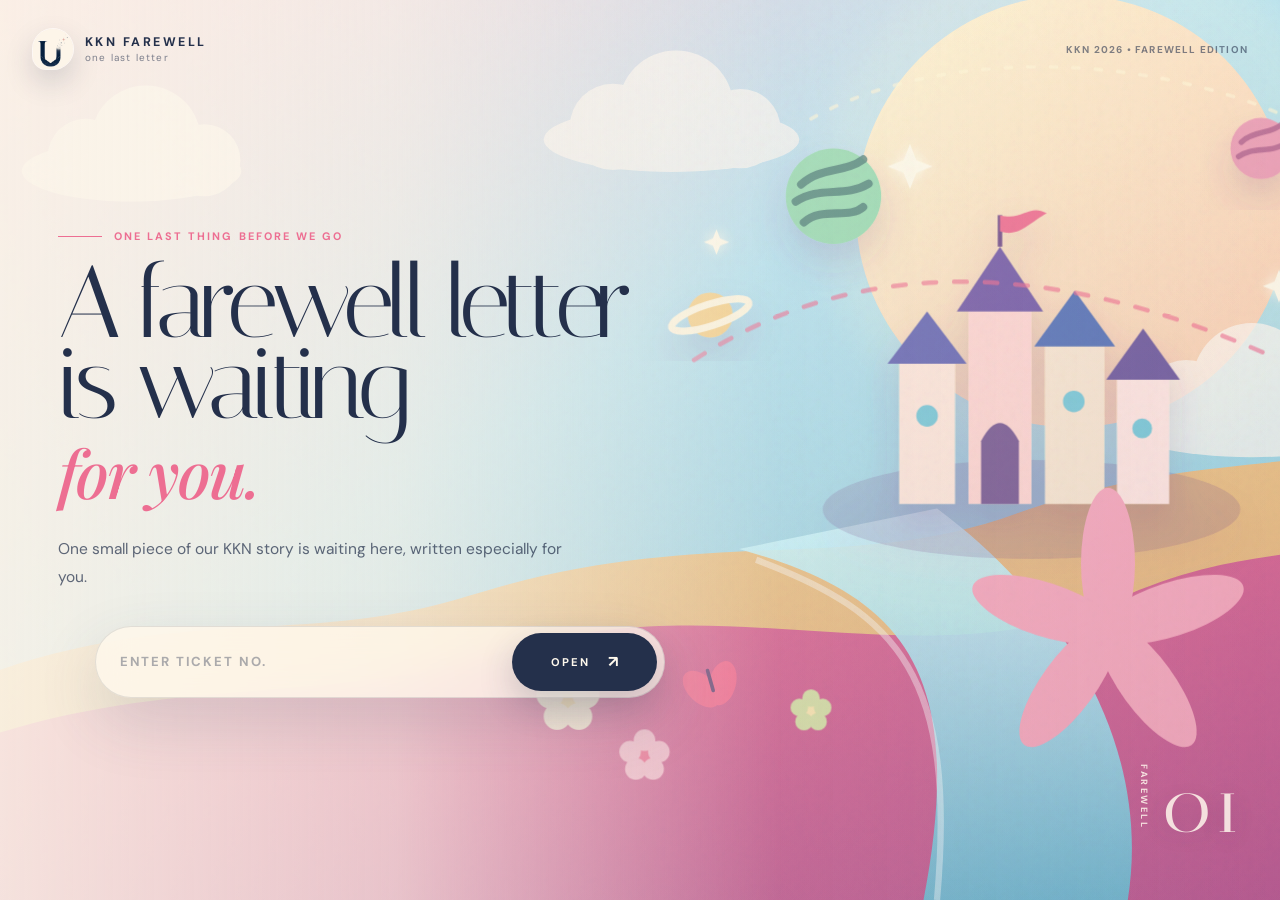
==== message.html @ 831d262a "Add files via upload" ====
<!DOCTYPE html>
<html lang="id">
<head>
  <meta charset="UTF-8" />
  <meta name="viewport" content="width=device-width, initial-scale=1.0" />
  <meta http-equiv="Cache-Control" content="no-cache, no-store, must-revalidate" />
  <meta http-equiv="Pragma" content="no-cache" />
  <meta http-equiv="Expires" content="0" />
  <meta name="description" content="A personal message, written for you." />
  <link rel="icon" type="image/png" sizes="32x32" href="assets/branding/favicon-32.png" />
  <link rel="icon" type="image/png" sizes="192x192" href="assets/branding/favicon-192.png" />
  <link rel="apple-touch-icon" href="assets/branding/favicon-192.png" />
  <title>Your KKN Farewell Letter</title>
  <link rel="preconnect" href="https://fonts.googleapis.com" />
  <link rel="preconnect" href="https://fonts.gstatic.com" crossorigin />
  <link href="https://fonts.googleapis.com/css2?family=DM+Sans:wght@400;500;600;700&family=Italiana&family=Playfair+Display:ital,wght@0,600;1,500&display=swap" rel="stylesheet" />
  <link rel="stylesheet" href="css/style.css?v=20260629-scrollfix3" />
  <link rel="stylesheet" href="css/themes.css?v=20260629-scrollfix3" />
  <link rel="stylesheet" href="css/message-v2.css?v=20260629-scrollfix3" />
  <link rel="stylesheet" href="css/recipient-designs.css?v=20260818-30unique" />
</head>
<body class="message-page" data-theme="eulalie">
  <div class="theme-background" aria-hidden="true">
    <span class="glow glow-one"></span>
    <span class="glow glow-two"></span>
    <div class="theme-motif">
      <span class="motif motif-one"></span>
      <span class="motif motif-two"></span>
      <span class="motif motif-three"></span>
      <span class="motif motif-four"></span>
      <span class="motif motif-five"></span>
    </div>
    <div id="particles" class="particles"></div>
  </div>

  <header class="message-header">
    <div class="brand message-brand-static" aria-label="KKN FAREWELL — one last letter">
      <img class="message-brand-logo" src="assets/branding/unsent-mark.png" alt="" aria-hidden="true" />
      <span class="message-brand-copy"><strong>KKN FAREWELL</strong><small>one last letter</small></span>
    </div>
    <div class="header-actions">
      <button id="musicToggle" class="music-toggle" type="button" aria-pressed="false" aria-label="Pause background music" title="Background music">
        <span class="music-toggle-icon" aria-hidden="true">♪</span>
      </button>
    </div>
  </header>

  <main class="message-shell">
    <section id="introScene" class="intro-scene" aria-labelledby="messageTitle">
      <div class="edition-card">
        <div class="edition-art" aria-hidden="true">
          <span class="art-sun"></span>
          <span class="art-moon"></span>
          <span class="art-portal"></span>
          <span class="art-wing art-wing-left"></span>
          <span class="art-wing art-wing-right"></span>
          <span class="art-ribbon art-ribbon-one"></span>
          <span class="art-ribbon art-ribbon-two"></span>
          <span class="art-shield"></span>
          <span class="art-helmet"></span>
          <span class="art-spear art-spear-one"></span>
          <span class="art-spear art-spear-two"></span>
          <span class="art-figure"></span>
          <span class="art-flower art-flower-one"></span>
          <span class="art-flower art-flower-two"></span>
          <span class="art-flower art-flower-three"></span>
          <span class="art-leaf art-leaf-one"></span>
          <span class="art-leaf art-leaf-two"></span>
          <span class="art-cloud art-cloud-one"></span>
          <span class="art-cloud art-cloud-two"></span>
          <span class="art-castle"><i></i><i></i><i></i></span>
          <span class="art-whale"></span>
          <span class="art-orbit"></span>
          <span class="art-hand"></span>
          <span class="art-wave art-wave-one"></span>
          <span class="art-wave art-wave-two"></span>
          <span class="art-spark art-spark-one">✦</span>
          <span class="art-spark art-spark-two">✦</span>
          <span class="art-caption">A KKN FAREWELL EDITION</span>
        </div>

        <div class="edition-copy">
          <div class="edition-topline">
            <span id="introThemeLabel">KKN Farewell</span>
            <span>NO. 02</span>
          </div>

          <p id="messageKicker" class="message-kicker">A farewell letter for</p>
          <h1 id="messageTitle">Someone Special</h1>
          <p id="messageSubtitle" class="message-subtitle">A little piece of our KKN story, just for you.</p>

          <div class="envelope-wrap">
            <button id="openLetterButton" class="envelope" type="button" aria-label="Buka surat">
              <span class="envelope-back"></span>
              <span class="letter-preview">
                <span class="letter-lines"></span>
                <span class="letter-seal">✦</span>
              </span>
              <span class="envelope-front"></span>
              <span class="envelope-flap"></span>
            </button>
          </div>

          <button id="openTextButton" class="primary-button" type="button">Open your letter <span>↗</span></button>
          <p class="edition-note">This farewell letter opens only for its intended recipient.</p>
        </div>

        <div class="edition-spine" aria-hidden="true">
          <span>MEMORIES WE MADE</span>
          <strong>02</strong>
        </div>
      </div>
    </section>

    <div id="themeTransition" class="theme-transition" aria-hidden="true">
      <span class="transition-shape transition-shape-one"></span>
      <span class="transition-shape transition-shape-two"></span>
      <span class="transition-shape transition-shape-three"></span>
      <span class="transition-shape transition-shape-four"></span>
      <span class="transition-caption" id="transitionCaption">Opening your farewell letter</span>
    </div>

    <article id="letterScene" class="letter-scene" aria-hidden="true">
      <div class="letter-stage">
        <div class="letter-side-title" aria-hidden="true">
          <span>FAREWELL LETTER</span>
          <strong id="letterThemeLabel">KKN Farewell</strong>
        </div>

        <div class="letter-card">
          <div class="letter-poster-band" aria-hidden="true">
            <span class="band-orb band-orb-one"></span>
            <span class="band-orb band-orb-two"></span>
            <span class="band-line band-line-one"></span>
            <span class="band-line band-line-two"></span>
            <span class="band-mark">✦</span>
          </div>

          <div class="letter-topline">
            <span id="letterDate">27 June 2026</span>
            <span class="letter-symbol">✦</span>
          </div>

          <p id="letterGreeting" class="letter-greeting">Dear friend,</p>
          <div id="letterBody" class="letter-body"></div>

          <section id="pauseScene" class="pause-scene" aria-hidden="true">
            <div class="pause-art" aria-hidden="true">
              <span class="pause-orb pause-orb-one"></span>
              <span class="pause-orb pause-orb-two"></span>
              <span class="pause-line pause-line-one"></span>
              <span class="pause-line pause-line-two"></span>
              <span class="pause-flourish pause-flourish-one"></span>
              <span class="pause-flourish pause-flourish-two"></span>
            </div>
            <p id="pauseQuote" class="pause-quote">Some memories deserve a gentler place to land.</p>
            <span id="pauseCaption" class="pause-caption">a quiet pause</span>
          </section>

          <div class="letter-closing">
            <p id="closingText">Thank you for being part of my story.</p>
            <div class="signature-block">
              <span>With sincerity,</span>
              <strong id="signatureName">— Someone who is learning</strong>
            </div>
          </div>
        </div>
      </div>

      <div class="after-message completion-panel">
        <span class="final-mark">✦</span>
        <p class="completion-kicker">Before we say goodbye</p>
        <h2>Have you finished reading your letter?</h2>
        <p class="completion-copy">Take all the time you need. Once you confirm, this farewell letter will quietly disappear and cannot be opened again in this browser.</p>
        <button id="finishReadingButton" class="secondary-button finish-reading-button" type="button">I’ve finished my letter</button>
      </div>
    </article>
  </main>

  <div id="finishDialog" class="finish-dialog" aria-hidden="true">
    <div class="finish-dialog-backdrop" data-dialog-close></div>
    <section class="finish-dialog-card" role="dialog" aria-modal="true" aria-labelledby="finishDialogTitle" aria-describedby="finishDialogText">
      <span class="finish-dialog-mark" aria-hidden="true">✦</span>
      <p class="finish-dialog-kicker">One last confirmation</p>
      <h2 id="finishDialogTitle">Ready to close this farewell letter?</h2>
      <p id="finishDialogText">After you continue, this letter will fade away and the Ticket No. will no longer open it on this browser.</p>
      <div class="finish-dialog-actions">
        <button id="keepReadingButton" class="dialog-button dialog-button-secondary" type="button">Not yet</button>
        <button id="confirmFinishButton" class="dialog-button dialog-button-primary" type="button">Yes, close the letter</button>
      </div>
    </section>
  </div>

  <div id="eraseDust" class="erase-dust" aria-hidden="true"></div>

  <div id="goodbyeScreen" class="goodbye-screen" aria-hidden="true">
    <span class="goodbye-mark">✦</span>
    <p>This farewell letter has closed.</p>
    <small>Thank you for being part of our KKN story.</small>
  </div>


  <div id="privacyShield" class="privacy-shield" aria-hidden="true">
    <div class="privacy-shield-card">
      <span aria-hidden="true">✦</span>
      <p>Farewell letter hidden</p>
      <small>Return to this window to continue your letter.</small>
    </div>
  </div>

  <div id="privacyNotice" class="privacy-notice" role="status" aria-live="polite">
    This farewell letter is personal and cannot be copied.
  </div>

  <audio id="backgroundMusic" preload="metadata" loop>
    <source src="assets/audio/titik-nadir-karaoke-piano.mp3" type="audio/mpeg" />
  </audio>

  <footer class="message-footer">
    <span id="themeLabel">KKN Farewell</span>
    <span>Made for the memories we shared.</span>
  </footer>

  <script src="js/messages.js?v=20260629-scrollfix3"></script>
  <script src="js/message.js?v=20260629-scrollfix3"></script>
</body>
</html>
---- css/style.css ----
:root {
  --ink: #25233a;
  --muted: #706d83;
  --paper: rgba(255, 255, 255, 0.76);
  --line: rgba(37, 35, 58, 0.13);
  --shadow: 0 30px 90px rgba(67, 54, 106, 0.18);
}

* {
  box-sizing: border-box;
}

html {
  scroll-behavior: smooth;
}

body {
  margin: 0;
  min-height: 100vh;
  font-family: "DM Sans", sans-serif;
  color: var(--ink);
  background: #f6f2fb;
  overflow-x: hidden;
}

button,
input {
  font: inherit;
}

button,
a {
  -webkit-tap-highlight-color: transparent;
}

button {
  cursor: pointer;
}

/* =========================================================
   LANDING PAGE — THE PRIVATE INVITATION
   ========================================================= */
.landing-page {
  position: relative;
  min-height: 100vh;
  display: flex;
  flex-direction: column;
  color: #f7f0e8;
  background: #0d1326;
  isolation: isolate;
}

.night-sky {
  position: fixed;
  z-index: -2;
  inset: 0;
  overflow: hidden;
  pointer-events: none;
  background:
    radial-gradient(circle at 70% 14%, rgba(120, 114, 165, 0.16), transparent 30%),
    radial-gradient(circle at 13% 84%, rgba(112, 64, 93, 0.18), transparent 31%),
    linear-gradient(145deg, #10182e 0%, #0d1326 48%, #111326 100%);
}

.aurora,
.moon-glow,
.stars,
.landing-grain {
  position: absolute;
}

.aurora {
  border-radius: 50%;
  filter: blur(75px);
  opacity: 0.34;
  animation: landing-drift 16s ease-in-out infinite;
}

.aurora-one {
  width: 540px;
  height: 410px;
  top: -180px;
  right: -100px;
  background: #7775a8;
}

.aurora-two {
  width: 430px;
  height: 430px;
  left: -180px;
  bottom: -220px;
  background: #713e5f;
  animation-delay: -7s;
}

.moon-glow {
  width: 320px;
  height: 320px;
  top: 9%;
  right: 13%;
  border-radius: 50%;
  background: rgba(247, 232, 206, 0.09);
  filter: blur(18px);
  box-shadow: 0 0 100px rgba(246, 224, 189, 0.08);
}

.stars {
  inset: 0;
  opacity: 0.36;
  background-image:
    radial-gradient(circle, rgba(255,255,255,.9) 0 1px, transparent 1.2px),
    radial-gradient(circle, rgba(255,239,218,.72) 0 1px, transparent 1.3px);
  background-position: 0 0, 35px 24px;
}

.stars-small {
  background-size: 86px 86px, 112px 112px;
  mask-image: linear-gradient(to bottom, black, transparent 84%);
}

.stars-large {
  opacity: 0.17;
  background-size: 220px 220px, 310px 310px;
  transform: translateY(-40px);
}

.landing-grain {
  inset: 0;
  opacity: 0.14;
  mix-blend-mode: soft-light;
  background-image: url("data:image/svg+xml,%3Csvg viewBox='0 0 180 180' xmlns='http://www.w3.org/2000/svg'%3E%3Cfilter id='n'%3E%3CfeTurbulence type='fractalNoise' baseFrequency='.86' numOctaves='3' stitchTiles='stitch'/%3E%3C/filter%3E%3Crect width='100%25' height='100%25' filter='url(%23n)' opacity='.55'/%3E%3C/svg%3E");
}

.landing-header,
.landing-footer,
.landing-shell {
  width: min(1240px, calc(100% - 48px));
  margin-inline: auto;
}

.landing-header {
  position: relative;
  z-index: 4;
  display: flex;
  align-items: center;
  justify-content: space-between;
  gap: 20px;
  padding: 30px 0 14px;
  border-bottom: 1px solid rgba(255,255,255,0.1);
}

.landing-brand {
  display: inline-flex;
  align-items: center;
  gap: 10px;
  color: #f6ede4;
  font-family: "Italiana", "Playfair Display", serif;
  font-size: 1.2rem;
  letter-spacing: 0.06em;
  text-decoration: none;
}

.brand-star {
  color: #d0aa7c;
  font-size: 0.85rem;
}

.landing-header p,
.landing-footer p {
  margin: 0;
  color: rgba(238, 230, 222, 0.46);
  font-size: 0.68rem;
  letter-spacing: 0.16em;
  text-transform: uppercase;
}

.landing-shell {
  position: relative;
  z-index: 2;
  flex: 1;
  display: grid;
  grid-template-columns: minmax(0, 1.02fr) minmax(430px, 0.78fr);
  align-items: center;
  gap: clamp(55px, 8vw, 120px);
  padding: 58px 0 62px;
}

.landing-copy {
  max-width: 650px;
}

.landing-kicker {
  display: flex;
  align-items: center;
  gap: 12px;
  margin: 0 0 25px;
  color: #c8a77f;
  font-size: 0.69rem;
  font-weight: 600;
  letter-spacing: 0.19em;
  text-transform: uppercase;
}

.landing-kicker span {
  width: 42px;
  height: 1px;
  background: #c8a77f;
}

.landing-copy h1 {
  margin: 0;
  color: #f7f0e8;
  font-family: "Italiana", "Playfair Display", serif;
  font-size: clamp(4rem, 7.2vw, 7.25rem);
  font-weight: 400;
  letter-spacing: -0.05em;
  line-height: 0.91;
}

.landing-copy h1 em {
  display: block;
  margin-top: 0.11em;
  color: #d4af83;
  font-family: "Playfair Display", serif;
  font-size: 0.58em;
  font-weight: 500;
  letter-spacing: -0.025em;
}

.landing-intro {
  max-width: 590px;
  margin: 32px 0 0;
  color: rgba(239, 232, 225, 0.65);
  font-size: 0.98rem;
  line-height: 1.9;
}

.landing-details {
  display: flex;
  align-items: center;
  gap: 24px;
  margin-top: 46px;
}

.landing-details > div {
  display: grid;
  grid-template-columns: auto 1fr;
  align-items: center;
  gap: 12px;
  max-width: 200px;
}

.landing-details strong {
  color: #d0aa7c;
  font-family: "Italiana", serif;
  font-size: 1.45rem;
  font-weight: 400;
}

.landing-details span {
  color: rgba(239, 232, 225, 0.53);
  font-size: 0.72rem;
  line-height: 1.45;
}

.landing-details > i {
  width: 35px;
  height: 1px;
  background: rgba(255,255,255,0.14);
}

.invitation-stage {
  position: relative;
  width: min(100%, 505px);
  justify-self: end;
  padding: 24px 18px 18px;
  perspective: 1300px;
}

.letter-stack {
  position: absolute;
  inset: 40px 30px 6px;
  transform-style: preserve-3d;
}

.paper {
  position: absolute;
  inset: 0;
  border: 1px solid rgba(67, 51, 51, 0.11);
  border-radius: 4px;
  background: #e9dfd0;
  box-shadow: 0 30px 80px rgba(0,0,0,0.28);
}

.paper-back {
  transform: rotate(6deg) translate(8px, 8px);
  opacity: 0.5;
}

.paper-middle {
  transform: rotate(-3deg) translate(-7px, 7px);
  opacity: 0.72;
}

.invitation-card {
  position: relative;
  z-index: 2;
  min-height: 565px;
  padding: clamp(34px, 5vw, 53px);
  color: #28211f;
  background:
    linear-gradient(rgba(245, 237, 224, 0.95), rgba(245, 237, 224, 0.95)),
    repeating-linear-gradient(0deg, transparent 0 30px, rgba(75,52,42,.04) 31px);
  border: 1px solid rgba(255,255,255,0.65);
  border-radius: 4px;
  box-shadow: 0 38px 100px rgba(0,0,0,0.37);
  transform: rotateY(-2deg) rotateZ(0.25deg);
  transition: transform 0.5s cubic-bezier(.2,.8,.2,1), box-shadow 0.5s ease;
}

.invitation-stage:hover .invitation-card,
.invitation-stage:focus-within .invitation-card {
  transform: rotateY(0deg) rotateZ(0deg) translateY(-4px);
  box-shadow: 0 46px 115px rgba(0,0,0,0.42);
}

.card-corners::before,
.card-corners::after,
.invitation-card::before,
.invitation-card::after {
  position: absolute;
  width: 22px;
  height: 22px;
  content: "";
  border-color: rgba(92, 69, 56, 0.34);
}

.card-corners::before { top: 15px; left: 15px; border-top: 1px solid; border-left: 1px solid; }
.card-corners::after { top: 15px; right: 15px; border-top: 1px solid; border-right: 1px solid; }
.invitation-card::before { bottom: 15px; left: 15px; border-bottom: 1px solid; border-left: 1px solid; }
.invitation-card::after { bottom: 15px; right: 15px; border-bottom: 1px solid; border-right: 1px solid; }

.invitation-heading {
  display: flex;
  align-items: center;
  justify-content: space-between;
  color: rgba(53, 42, 38, 0.45);
  font-size: 0.65rem;
  letter-spacing: 0.16em;
  text-transform: uppercase;
}

.invitation-symbol {
  color: #966346;
  font-size: 0.9rem;
}

.wax-seal {
  position: relative;
  width: 74px;
  height: 74px;
  display: grid;
  place-items: center;
  margin: 32px auto 27px;
  color: #f0d8c2;
  background:
    radial-gradient(circle at 35% 28%, rgba(255,255,255,.25), transparent 18%),
    radial-gradient(circle, #a2574a 0 58%, #844338 60% 72%, #9b5144 74%);
  border-radius: 48% 52% 46% 54% / 54% 44% 56% 46%;
  filter: drop-shadow(0 8px 10px rgba(83,38,32,.28));
  transform: rotate(-7deg);
  transition: transform 0.35s ease;
}

.invitation-stage:hover .wax-seal {
  transform: rotate(0) scale(1.04);
}

.wax-seal::after {
  position: absolute;
  inset: 11px;
  border: 1px solid rgba(249, 220, 196, 0.42);
  border-radius: 50%;
  content: "";
}

.wax-seal span {
  position: relative;
  z-index: 1;
  font-family: "Italiana", serif;
  font-size: 1.85rem;
}

.card-kicker {
  margin: 0 0 11px;
  color: #9a6a4d;
  font-size: 0.62rem;
  font-weight: 600;
  letter-spacing: 0.17em;
  text-align: center;
  text-transform: uppercase;
}

.invitation-card h2 {
  margin: 0;
  font-family: "Italiana", "Playfair Display", serif;
  font-size: clamp(2.55rem, 4vw, 3.35rem);
  font-weight: 400;
  letter-spacing: -0.04em;
  line-height: 0.95;
  text-align: center;
}

.card-description {
  max-width: 310px;
  margin: 20px auto 28px;
  color: #786b65;
  font-size: 0.82rem;
  line-height: 1.65;
  text-align: center;
}

.invite-form {
  width: 100%;
  margin: 0 auto;
}

.invite-form label {
  display: block;
  margin: 0 0 8px 2px;
  color: #6f5d55;
  font-size: 0.67rem;
  font-weight: 600;
  letter-spacing: 0.13em;
  text-transform: uppercase;
}

.input-wrap {
  display: grid;
  grid-template-columns: auto minmax(0, 1fr) auto;
  align-items: center;
  gap: 10px;
  min-height: 59px;
  padding: 6px 7px 6px 15px;
  border: 1px solid rgba(79, 58, 48, 0.2);
  background: rgba(255,255,255,0.39);
  box-shadow: inset 0 1px rgba(255,255,255,0.55);
  transition: border-color .25s ease, box-shadow .25s ease, transform .25s ease;
}

.input-wrap:focus-within {
  border-color: rgba(146, 82, 64, 0.58);
  box-shadow: 0 10px 28px rgba(75, 51, 43, 0.11), inset 0 1px rgba(255,255,255,.75);
  transform: translateY(-1px);
}

.input-wrap.error {
  border-color: rgba(165, 55, 62, 0.62);
  animation: shake 0.38s ease;
}

.input-icon {
  color: rgba(91, 68, 58, 0.45);
  font-family: "Italiana", serif;
  font-size: 1.2rem;
}

.input-wrap input {
  min-width: 0;
  width: 100%;
  padding: 12px 0;
  border: 0;
  outline: 0;
  color: #342925;
  background: transparent;
  font-size: 0.92rem;
  font-weight: 600;
  letter-spacing: 0.12em;
  text-transform: uppercase;
}

.input-wrap input::placeholder {
  color: rgba(87, 68, 61, 0.31);
}

.input-wrap button {
  min-width: 112px;
  display: inline-flex;
  align-items: center;
  justify-content: center;
  gap: 10px;
  padding: 14px 16px;
  border: 0;
  color: #f8eee4;
  background: #2e292b;
  box-shadow: 0 9px 20px rgba(41, 34, 35, 0.2);
  transition: transform .2s ease, background .2s ease, opacity .2s ease;
}

.input-wrap button:hover {
  background: #4b3936;
  transform: translateY(-2px);
}

.input-wrap button:disabled {
  cursor: progress;
  opacity: .67;
}

.input-wrap button.checking .button-arrow {
  animation: spinner .7s linear infinite;
}

.button-arrow {
  font-size: 1rem;
}

.form-feedback {
  min-height: 28px;
  display: flex;
  align-items: flex-start;
  justify-content: space-between;
  gap: 12px;
  padding: 8px 2px 0;
}

.form-message {
  margin: 0;
  color: #a13f48;
  font-size: 0.72rem;
  line-height: 1.35;
}

.form-message.success {
  color: #4d755b;
}

.form-feedback > span {
  flex: none;
  color: rgba(80, 63, 56, 0.43);
  font-size: 0.64rem;
}

.card-footer {
  display: flex;
  align-items: center;
  justify-content: center;
  gap: 10px;
  margin-top: 19px;
  color: rgba(65, 50, 44, 0.38);
  font-family: "Playfair Display", serif;
  font-size: 0.62rem;
  font-style: italic;
}

.card-footer i {
  width: 3px;
  height: 3px;
  background: #a27b64;
  border-radius: 50%;
}

.floating-note {
  position: absolute;
  z-index: 4;
  padding: 9px 13px;
  color: rgba(243, 231, 219, 0.6);
  background: rgba(12, 17, 33, 0.62);
  border: 1px solid rgba(255,255,255,0.09);
  border-radius: 999px;
  backdrop-filter: blur(12px);
  font-family: "Playfair Display", serif;
  font-size: 0.66rem;
  font-style: italic;
  white-space: nowrap;
  box-shadow: 0 12px 35px rgba(0,0,0,.18);
  animation: note-float 5s ease-in-out infinite;
}

.note-one {
  top: 9px;
  right: -47px;
}

.note-two {
  left: -59px;
  bottom: 49px;
  animation-delay: -2.3s;
}

.landing-footer {
  position: relative;
  z-index: 3;
  display: flex;
  justify-content: space-between;
  gap: 24px;
  padding: 14px 0 27px;
}

.landing-footer span {
  display: inline-block;
  margin-left: 6px;
  animation: scroll-nudge 1.8s ease-in-out infinite;
}

.reveal-item {
  opacity: 0;
  transform: translateY(18px);
  animation: reveal .85s cubic-bezier(.2,.75,.2,1) forwards;
}

.landing-header.reveal-item { animation-delay: .05s; }
.landing-copy .reveal-item:nth-child(1) { animation-delay: .12s; }
.landing-copy .reveal-item:nth-child(2) { animation-delay: .22s; }
.landing-copy .reveal-item:nth-child(3) { animation-delay: .34s; }
.landing-copy .reveal-item:nth-child(4) { animation-delay: .46s; }
.invitation-stage.reveal-item { animation-delay: .3s; }
.landing-footer.reveal-item { animation-delay: .58s; }

.success-overlay {
  position: fixed;
  z-index: 30;
  inset: 0;
  display: grid;
  place-items: center;
  padding: 24px;
  background: rgba(6, 10, 22, 0.72);
  backdrop-filter: blur(20px);
  opacity: 0;
  visibility: hidden;
  transition: opacity .4s ease, visibility .4s ease;
}

.success-overlay.active {
  opacity: 1;
  visibility: visible;
}

.success-rings {
  position: absolute;
  width: min(68vw, 660px);
  aspect-ratio: 1;
}

.success-rings span {
  position: absolute;
  inset: 0;
  border: 1px solid rgba(218, 180, 134, 0.12);
  border-radius: 50%;
  animation: ring-pulse 2s ease-out infinite;
}

.success-rings span:nth-child(2) { inset: 13%; animation-delay: -.65s; }
.success-rings span:nth-child(3) { inset: 27%; animation-delay: -1.3s; }

.success-card {
  position: relative;
  width: min(440px, 100%);
  padding: 46px 38px;
  color: #2c2523;
  text-align: center;
  background: #f3eadf;
  border: 1px solid rgba(255,255,255,0.75);
  box-shadow: 0 40px 120px rgba(0,0,0,.45);
  transform: translateY(22px) scale(.96);
  transition: transform .45s cubic-bezier(.2,.8,.2,1);
}

.success-overlay.active .success-card {
  transform: translateY(0) scale(1);
}

.success-icon {
  width: 48px;
  height: 48px;
  display: grid;
  place-items: center;
  margin: 0 auto 18px;
  color: #9e654d;
  border: 1px solid rgba(126, 82, 63, .24);
  border-radius: 50%;
}

.success-kicker {
  margin: 0;
  color: #9b6a52;
  font-size: .67rem;
  font-weight: 600;
  letter-spacing: .18em;
  text-transform: uppercase;
}

.success-card h2 {
  margin: 12px 0 9px;
  font-family: "Italiana", "Playfair Display", serif;
  font-size: 2.75rem;
  font-weight: 400;
  letter-spacing: -.04em;
}

.success-card > p:not(.success-kicker) {
  margin: 0;
  color: #746862;
}

.success-card small {
  color: #8e817a;
}

.loading-line {
  height: 2px;
  margin: 27px 0 14px;
  overflow: hidden;
  background: rgba(76, 57, 49, 0.11);
}

.loading-line span {
  display: block;
  width: 0;
  height: 100%;
  background: linear-gradient(90deg, #804a3e, #cf9f73);
}

.success-overlay.active .loading-line span {
  animation: load 1.45s ease forwards;
}

.landing-page.invite-accepted .invitation-card {
  transform: translateY(-10px) rotateX(2deg) scale(.98);
}

@keyframes landing-drift {
  0%, 100% { transform: translate3d(0,0,0) scale(1); }
  50% { transform: translate3d(34px,-18px,0) scale(1.08); }
}

@keyframes note-float {
  0%, 100% { transform: translateY(0) rotate(-1deg); }
  50% { transform: translateY(-8px) rotate(1deg); }
}

@keyframes scroll-nudge {
  0%, 100% { transform: translateY(0); opacity: .5; }
  50% { transform: translateY(4px); opacity: 1; }
}

@keyframes spinner {
  to { transform: rotate(360deg); }
}

@keyframes ring-pulse {
  0% { transform: scale(.7); opacity: 0; }
  35% { opacity: .8; }
  100% { transform: scale(1.12); opacity: 0; }
}

@media (max-width: 1020px) {
  .landing-shell {
    grid-template-columns: 1fr;
    gap: 70px;
    padding-top: 70px;
  }

  .landing-copy {
    max-width: 780px;
    text-align: center;
    justify-self: center;
  }

  .landing-kicker,
  .landing-details {
    justify-content: center;
  }

  .landing-intro {
    margin-inline: auto;
  }

  .invitation-stage {
    justify-self: center;
  }
}

@media (max-width: 620px) {
  .landing-header,
  .landing-footer,
  .landing-shell {
    width: min(100% - 28px, 1240px);
  }

  .landing-header {
    padding-top: 20px;
  }

  .landing-header p {
    display: none;
  }

  .landing-shell {
    gap: 45px;
    padding: 50px 0 36px;
  }

  .landing-copy h1 {
    font-size: clamp(3.35rem, 18vw, 5.2rem);
  }

  .landing-intro {
    font-size: .9rem;
    line-height: 1.8;
  }

  .landing-details {
    gap: 12px;
    margin-top: 35px;
  }

  .landing-details > div {
    grid-template-columns: 1fr;
    gap: 2px;
    text-align: center;
  }

  .landing-details > i {
    width: 20px;
  }

  .invitation-stage {
    padding: 10px 0;
  }

  .letter-stack {
    inset: 25px 7px 0;
  }

  .invitation-card {
    min-height: 0;
    padding: 38px 24px 34px;
    transform: none;
  }

  .invitation-stage:hover .invitation-card,
  .invitation-stage:focus-within .invitation-card {
    transform: translateY(-2px);
  }

  .wax-seal {
    width: 66px;
    height: 66px;
    margin: 27px auto 23px;
  }

  .input-wrap {
    grid-template-columns: auto minmax(0, 1fr);
    padding: 8px 9px 8px 14px;
  }

  .input-wrap button {
    grid-column: 1 / -1;
    width: 100%;
  }

  .form-feedback {
    min-height: 37px;
  }

  .floating-note {
    display: none;
  }

  .card-footer {
    gap: 7px;
    font-size: .57rem;
  }

  .landing-footer {
    justify-content: center;
    text-align: center;
  }

  .landing-footer p:last-child {
    display: none;
  }
}

.message-page {
  min-height: 100vh;
  transition: background 0.6s ease, color 0.6s ease;
}

.message-header,
.message-footer {
  position: relative;
  z-index: 5;
  display: flex;
  align-items: center;
  justify-content: space-between;
  gap: 20px;
  width: min(1180px, calc(100% - 40px));
  margin: 0 auto;
}

.message-header {
  padding: 24px 0;
}

.brand {
  color: inherit;
  font-family: "Playfair Display", serif;
  font-style: italic;
  text-decoration: none;
}

.ghost-button,
.secondary-button {
  border: 1px solid var(--theme-line, rgba(255,255,255,0.25));
  color: inherit;
  background: var(--theme-glass, rgba(255,255,255,0.08));
  backdrop-filter: blur(12px);
  transition: transform 0.2s ease, background 0.2s ease;
}

.ghost-button {
  padding: 10px 15px;
  border-radius: 999px;
  font-size: 0.78rem;
}

.ghost-button:hover,
.secondary-button:hover {
  transform: translateY(-2px);
  background: var(--theme-glass-hover, rgba(255,255,255,0.14));
}

.message-shell {
  position: relative;
  z-index: 2;
  width: min(1000px, calc(100% - 32px));
  margin: 0 auto;
}

.intro-scene {
  min-height: calc(100vh - 150px);
  display: flex;
  flex-direction: column;
  align-items: center;
  justify-content: center;
  padding: 42px 0 90px;
  text-align: center;
  transition: opacity 0.5s ease, transform 0.5s ease;
}

.intro-scene.leaving {
  opacity: 0;
  transform: translateY(-22px);
}

.envelope-wrap {
  height: 180px;
  display: grid;
  place-items: center;
  margin-bottom: 24px;
  perspective: 1000px;
}

.envelope {
  position: relative;
  width: 230px;
  height: 145px;
  padding: 0;
  border: 0;
  background: transparent;
  filter: drop-shadow(0 25px 28px rgba(0,0,0,0.18));
  transition: transform 0.25s ease;
}

.envelope:hover {
  transform: translateY(-7px) rotate(-1deg);
}

.envelope-back,
.envelope-front,
.envelope-flap {
  position: absolute;
  inset: 0;
  border-radius: 10px;
}

.envelope-back {
  background: var(--theme-envelope, #ece0f4);
}

.envelope-front {
  z-index: 3;
  clip-path: polygon(0 0, 50% 50%, 100% 0, 100% 100%, 0 100%);
  background: var(--theme-envelope-front, #dfcfe9);
}

.envelope-flap {
  z-index: 4;
  transform-origin: top;
  clip-path: polygon(0 0, 100% 0, 50% 62%);
  background: var(--theme-envelope-flap, #f4e9f9);
  transition: transform 0.75s cubic-bezier(.2,.8,.2,1), z-index 0s 0.3s;
}

.letter-preview {
  position: absolute;
  z-index: 2;
  left: 18px;
  right: 18px;
  bottom: 12px;
  height: 112px;
  padding: 22px;
  background: #fffdf8;
  border-radius: 8px;
  transition: transform 0.75s cubic-bezier(.2,.8,.2,1);
}

.letter-lines,
.letter-lines::before,
.letter-lines::after {
  display: block;
  height: 5px;
  border-radius: 99px;
  background: #ddd5cc;
  content: "";
}

.letter-lines::before {
  width: 72%;
  margin-top: 12px;
}

.letter-lines::after {
  width: 54%;
  margin-top: 12px;
}

.letter-seal {
  position: absolute;
  right: 18px;
  bottom: 15px;
  color: var(--theme-accent, #8b6da7);
}

.envelope.opened .envelope-flap {
  z-index: 1;
  transform: rotateX(180deg);
}

.envelope.opened .letter-preview {
  transform: translateY(-74px);
}

.message-kicker {
  margin: 0 0 12px;
  color: var(--theme-accent, #b8a4d9);
}

.intro-scene h1 {
  margin: 0;
  max-width: 750px;
  font-size: clamp(3.3rem, 9vw, 7rem);
  line-height: 0.95;
  color: var(--theme-heading, white);
}

.message-subtitle {
  width: min(560px, 100%);
  margin: 24px auto 30px;
  color: var(--theme-muted, rgba(255,255,255,0.72));
  line-height: 1.7;
}

.primary-button {
  display: inline-flex;
  align-items: center;
  gap: 16px;
  padding: 15px 20px;
  background: var(--theme-button, linear-gradient(135deg, #fff, #eee));
  color: var(--theme-button-text, #28233a);
}

.letter-scene {
  display: none;
  padding: 60px 0 100px;
}

.letter-scene.visible {
  display: block;
  animation: reveal 0.7s ease forwards;
}

.letter-card {
  width: min(760px, 100%);
  margin: 0 auto;
  padding: clamp(30px, 7vw, 70px);
  color: #2c2830;
  background:
    linear-gradient(rgba(255,253,248,0.94), rgba(255,253,248,0.94)),
    repeating-linear-gradient(0deg, transparent, transparent 31px, rgba(93,72,70,0.05) 32px);
  border: 1px solid rgba(255,255,255,0.78);
  border-radius: 10px;
  box-shadow: 0 35px 90px rgba(0,0,0,0.2);
  transform: rotate(-0.35deg);
}

.letter-topline {
  display: flex;
  justify-content: space-between;
  gap: 20px;
  margin-bottom: 44px;
  color: #91848d;
  font-size: 0.78rem;
  letter-spacing: 0.08em;
  text-transform: uppercase;
}

.letter-symbol {
  color: var(--theme-accent, #87639c);
}

.letter-greeting {
  margin: 0 0 30px;
  font-family: "Playfair Display", serif;
  font-size: clamp(2rem, 5vw, 3.1rem);
}

.letter-body p {
  margin: 0 0 24px;
  color: #49424a;
  font-family: "Playfair Display", serif;
  font-size: clamp(1.14rem, 2.3vw, 1.34rem);
  line-height: 1.95;
  opacity: 0;
  transform: translateY(14px);
}

.letter-body p.visible {
  animation: reveal 0.75s ease forwards;
}

.letter-closing {
  margin-top: 48px;
  padding-top: 30px;
  border-top: 1px solid rgba(51,44,48,0.12);
}

.letter-closing > p {
  color: #5e555d;
  font-style: italic;
}

.signature-block {
  display: flex;
  flex-direction: column;
  align-items: flex-end;
  gap: 7px;
  margin-top: 36px;
  color: #6f646d;
  font-family: "Playfair Display", serif;
}

.signature-block strong {
  color: #332d34;
  font-size: 1.1rem;
}

.after-message {
  width: min(640px, 100%);
  margin: 34px auto 0;
  text-align: center;
  color: var(--theme-muted, rgba(255,255,255,0.72));
}

.after-message p {
  line-height: 1.7;
}

.secondary-button {
  margin-top: 12px;
  padding: 12px 18px;
  border-radius: 999px;
}

.message-footer {
  padding: 26px 0;
  color: var(--theme-muted, rgba(255,255,255,0.55));
  font-size: 0.72rem;
}

.glow {
  position: absolute;
  border-radius: 50%;
  filter: blur(60px);
  opacity: 0.38;
  animation: float 13s ease-in-out infinite;
}

.glow-one {
  width: 480px;
  height: 480px;
  top: -180px;
  left: -150px;
  background: var(--theme-glow-one, #72568e);
}

.glow-two {
  width: 520px;
  height: 520px;
  right: -210px;
  bottom: -190px;
  background: var(--theme-glow-two, #b97b9f);
  animation-delay: -5s;
}

.particle {
  position: absolute;
  display: block;
  width: 4px;
  height: 4px;
  background: var(--theme-particle, rgba(255,255,255,0.65));
  border-radius: 50%;
  animation: drift linear infinite;
}

@keyframes reveal {
  to { opacity: 1; transform: translateY(0); }
}

@keyframes float {
  0%, 100% { transform: translate3d(0, 0, 0) scale(1); }
  50% { transform: translate3d(18px, -22px, 0) scale(1.05); }
}

@keyframes drift {
  from { transform: translateY(105vh) scale(0.6); opacity: 0; }
  12% { opacity: 0.8; }
  88% { opacity: 0.4; }
  to { transform: translateY(-20vh) scale(1.1); opacity: 0; }
}

@keyframes shake {
  0%, 100% { transform: translateX(0); }
  25% { transform: translateX(-7px); }
  75% { transform: translateX(7px); }
}

@keyframes load {
  to { width: 100%; }
}

@media (max-width: 700px) {
  .message-header,
  .message-footer {
    width: min(100% - 28px, 1180px);
  }

  .message-footer {
    align-items: flex-start;
    flex-direction: column;
  }

  .intro-scene {
    min-height: calc(100vh - 120px);
    padding-top: 24px;
  }

  .envelope {
    transform: scale(0.88);
  }

  .envelope:hover {
    transform: translateY(-5px) scale(0.88);
  }

  .letter-card {
    transform: none;
  }
}

@media (prefers-reduced-motion: reduce) {
  *, *::before, *::after {
    animation-duration: 0.01ms !important;
    animation-iteration-count: 1 !important;
    scroll-behavior: auto !important;
    transition-duration: 0.01ms !important;
  }
}


/* Smooth opening overrides */
.intro-scene {
  transition: opacity .9s cubic-bezier(.22,.7,.2,1), transform .9s cubic-bezier(.22,.7,.2,1), filter .9s ease;
}

.intro-scene.leaving {
  opacity: 0;
  transform: translateY(-14px) scale(.988);
  filter: blur(7px);
}

.envelope {
  transition: transform .35s ease, filter .35s ease;
}

.envelope.opened {
  animation: envelope-settle 1.2s cubic-bezier(.22,.76,.18,1) forwards;
}

.envelope-flap {
  transition: transform 1.08s cubic-bezier(.22,.76,.18,1), z-index 0s .42s;
}

.letter-preview {
  transition: transform 1.08s cubic-bezier(.22,.76,.18,1), box-shadow 1.08s ease;
}

.envelope.opened .letter-preview {
  transform: translateY(-82px);
  box-shadow: 0 20px 30px rgba(44, 26, 42, .14);
}

@keyframes envelope-settle {
  0% { transform: translateY(0) scale(1) rotate(0deg); }
  45% { transform: translateY(-5px) scale(1.015) rotate(-.4deg); }
  100% { transform: translateY(-2px) scale(1.01) rotate(0deg); }
}
---- css/themes.css ----
/* =========================================================
   PERSONAL MESSAGE THEMES
   Each recipient receives a distinct visual world.
   Themes are original interpretations of the supplied references.
   ========================================================= */

/* ---------- EULALIE — blush butterflies / apology & closure ---------- */
body[data-theme="eulalie"] {
  --theme-accent: #f7a3c4;
  --theme-heading: #fff9fb;
  --theme-muted: rgba(255, 241, 248, 0.78);
  --theme-line: rgba(255, 222, 238, 0.25);
  --theme-glass: rgba(255, 221, 237, 0.1);
  --theme-glass-hover: rgba(255, 221, 237, 0.17);
  --theme-envelope: #f1b6ce;
  --theme-envelope-front: #e78ab6;
  --theme-envelope-flap: #ffd7e7;
  --theme-button: linear-gradient(135deg, #fff6fa, #f6bed6);
  --theme-button-text: #642c50;
  --theme-glow-one: #f287b7;
  --theme-glow-two: #70b8e8;
  --theme-particle: rgba(255, 225, 241, 0.78);
  color: #fff7fb;
  background:
    radial-gradient(circle at 48% 25%, rgba(105,176,225,.18), transparent 28%),
    linear-gradient(145deg, #502541 0%, #84365e 47%, #3c416f 100%);
}

body[data-theme="eulalie"] .theme-background::before {
  position: absolute;
  inset: 0;
  content: "";
  opacity: .14;
  background:
    repeating-radial-gradient(ellipse at 20% 40%, transparent 0 42px, rgba(255,210,233,.3) 44px 45px, transparent 47px 80px);
}

body[data-theme="eulalie"] .motif {
  position: absolute;
}

body[data-theme="eulalie"] .motif-one,
body[data-theme="eulalie"] .motif-two,
body[data-theme="eulalie"] .motif-three {
  width: 92px;
  height: 72px;
}

body[data-theme="eulalie"] .motif-one::before,
body[data-theme="eulalie"] .motif-one::after,
body[data-theme="eulalie"] .motif-two::before,
body[data-theme="eulalie"] .motif-two::after,
body[data-theme="eulalie"] .motif-three::before,
body[data-theme="eulalie"] .motif-three::after {
  position: absolute;
  top: 5px;
  width: 47px;
  height: 61px;
  content: "";
  border: 2px solid rgba(255,209,235,.52);
  border-radius: 72% 28% 66% 34% / 64% 38% 62% 36%;
  background: rgba(237,116,177,.12);
}

body[data-theme="eulalie"] .motif-one::before,
body[data-theme="eulalie"] .motif-two::before,
body[data-theme="eulalie"] .motif-three::before {
  left: 2px;
  transform: rotate(-26deg);
}

body[data-theme="eulalie"] .motif-one::after,
body[data-theme="eulalie"] .motif-two::after,
body[data-theme="eulalie"] .motif-three::after {
  right: 2px;
  transform: rotate(26deg) scaleX(-1);
}

body[data-theme="eulalie"] .motif-one { left: 7%; top: 20%; transform: rotate(-14deg) scale(.85); }
body[data-theme="eulalie"] .motif-two { right: 8%; top: 14%; transform: rotate(18deg) scale(1.15); }
body[data-theme="eulalie"] .motif-three { right: 16%; bottom: 12%; transform: rotate(-7deg) scale(.68); }

body[data-theme="eulalie"] .motif-four,
body[data-theme="eulalie"] .motif-five {
  width: 180px;
  height: 90px;
  border: 3px solid rgba(103,184,229,.34);
  border-color: rgba(103,184,229,.34) transparent transparent transparent;
  border-radius: 50%;
}

body[data-theme="eulalie"] .motif-four { left: -45px; bottom: 18%; transform: rotate(22deg); }
body[data-theme="eulalie"] .motif-five { right: -38px; top: 43%; transform: rotate(-28deg); }

body[data-theme="eulalie"] .letter-card {
  background:
    linear-gradient(rgba(255,250,251,.95), rgba(255,250,251,.95)),
    repeating-linear-gradient(0deg, transparent, transparent 31px, rgba(165,71,117,.05) 32px);
  box-shadow: 0 35px 100px rgba(49,22,51,.28);
}

/* ---------- ILIAD — amber geometry / warm gratitude ---------- */
body[data-theme="iliad"] {
  --theme-accent: #ffd180;
  --theme-heading: #fff9e9;
  --theme-muted: rgba(255, 235, 202, 0.78);
  --theme-line: rgba(255, 220, 161, 0.25);
  --theme-glass: rgba(255, 211, 137, 0.09);
  --theme-glass-hover: rgba(255, 211, 137, 0.16);
  --theme-envelope: #e8a14e;
  --theme-envelope-front: #c97735;
  --theme-envelope-flap: #f5bf6d;
  --theme-button: linear-gradient(135deg, #fff6da, #f6bf63);
  --theme-button-text: #57311d;
  --theme-glow-one: #e47b2f;
  --theme-glow-two: #3e7d94;
  --theme-particle: rgba(255, 221, 162, 0.84);
  color: #fff8e9;
  background:
    radial-gradient(circle at 50% 18%, rgba(255,195,92,.18), transparent 26%),
    linear-gradient(145deg, #3a3430 0%, #824327 47%, #234b5c 100%);
}

body[data-theme="iliad"] .theme-background::before {
  position: absolute;
  inset: 0;
  content: "";
  opacity: .18;
  background:
    linear-gradient(115deg, transparent 0 46%, rgba(255,219,148,.2) 47% 48%, transparent 49% 100%),
    linear-gradient(24deg, transparent 0 44%, rgba(69,135,155,.23) 45% 46%, transparent 47% 100%);
  background-size: 170px 170px, 220px 220px;
}

body[data-theme="iliad"] .motif {
  position: absolute;
}

body[data-theme="iliad"] .motif-one {
  width: 170px;
  height: 170px;
  left: 7%;
  top: 16%;
  border: 18px double rgba(255,191,95,.34);
  border-radius: 50%;
  box-shadow: inset 0 0 0 16px rgba(40,104,128,.15);
  transform: rotate(18deg);
}

body[data-theme="iliad"] .motif-two {
  width: 86px;
  height: 125px;
  right: 9%;
  top: 15%;
  background: linear-gradient(135deg, rgba(255,194,94,.38), rgba(179,82,39,.12));
  border: 3px solid rgba(255,226,170,.34);
  clip-path: polygon(50% 0, 100% 18%, 88% 78%, 50% 100%, 12% 78%, 0 18%);
  transform: rotate(-12deg);
}

body[data-theme="iliad"] .motif-three,
body[data-theme="iliad"] .motif-four,
body[data-theme="iliad"] .motif-five {
  width: 150px;
  height: 8px;
  background: linear-gradient(90deg, transparent, rgba(255,230,180,.48), transparent);
  border-radius: 999px;
}

body[data-theme="iliad"] .motif-three { left: 4%; bottom: 22%; transform: rotate(-28deg); }
body[data-theme="iliad"] .motif-four { right: 3%; bottom: 27%; transform: rotate(31deg); }
body[data-theme="iliad"] .motif-five { right: 18%; top: 48%; transform: rotate(-8deg) scale(.65); }

body[data-theme="iliad"] .letter-card {
  background:
    linear-gradient(rgba(255,250,239,.96), rgba(255,250,239,.96)),
    repeating-linear-gradient(0deg, transparent, transparent 31px, rgba(126,70,32,.06) 32px);
  box-shadow: 0 35px 100px rgba(53,30,20,.3);
}

/* ---------- OSTARA — rose garden / quiet admiration ---------- */
body[data-theme="ostara"] {
  --theme-accent: #ffd0dc;
  --theme-heading: #fffaf6;
  --theme-muted: rgba(255, 238, 240, 0.79);
  --theme-line: rgba(255, 222, 225, 0.25);
  --theme-glass: rgba(255, 225, 229, 0.09);
  --theme-glass-hover: rgba(255, 225, 229, 0.16);
  --theme-envelope: #e6a6b4;
  --theme-envelope-front: #c9788d;
  --theme-envelope-flap: #f3c8cf;
  --theme-button: linear-gradient(135deg, #fff7f2, #efc0ca);
  --theme-button-text: #5f3445;
  --theme-glow-one: #ad677f;
  --theme-glow-two: #8b7db5;
  --theme-particle: rgba(255, 224, 231, 0.8);
  color: #fff8f6;
  background:
    radial-gradient(circle at 51% 18%, rgba(255,210,219,.16), transparent 26%),
    linear-gradient(145deg, #473242 0%, #764657 48%, #67547a 100%);
}

body[data-theme="ostara"] .theme-background::before,
body[data-theme="ostara"] .theme-background::after {
  position: absolute;
  content: "";
  width: 330px;
  height: 540px;
  top: -80px;
  border: 3px solid rgba(243,180,202,.2);
  border-radius: 50% 50% 42% 58% / 62% 42% 58% 38%;
}

body[data-theme="ostara"] .theme-background::before {
  left: -100px;
  transform: rotate(-25deg);
}

body[data-theme="ostara"] .theme-background::after {
  right: -90px;
  transform: rotate(24deg) scaleX(-1);
}

body[data-theme="ostara"] .motif {
  position: absolute;
}

body[data-theme="ostara"] .motif-one,
body[data-theme="ostara"] .motif-two,
body[data-theme="ostara"] .motif-three,
body[data-theme="ostara"] .motif-four,
body[data-theme="ostara"] .motif-five {
  width: 54px;
  height: 54px;
  border-radius: 50%;
  background:
    radial-gradient(circle at 50% 50%, rgba(255,231,189,.9) 0 9%, transparent 10%),
    radial-gradient(ellipse at 50% 18%, rgba(245,168,195,.55) 0 22%, transparent 23%),
    radial-gradient(ellipse at 82% 43%, rgba(255,211,220,.42) 0 22%, transparent 23%),
    radial-gradient(ellipse at 69% 79%, rgba(191,134,183,.5) 0 22%, transparent 23%),
    radial-gradient(ellipse at 31% 79%, rgba(242,147,181,.48) 0 22%, transparent 23%),
    radial-gradient(ellipse at 18% 43%, rgba(255,211,220,.4) 0 22%, transparent 23%);
  box-shadow: 0 0 0 2px rgba(255,222,230,.12);
}

body[data-theme="ostara"] .motif-one { left: 8%; top: 18%; transform: scale(1.3) rotate(17deg); }
body[data-theme="ostara"] .motif-two { left: 18%; bottom: 15%; transform: scale(.75) rotate(-13deg); }
body[data-theme="ostara"] .motif-three { right: 9%; top: 16%; transform: scale(.9) rotate(9deg); }
body[data-theme="ostara"] .motif-four { right: 14%; bottom: 13%; transform: scale(1.5) rotate(-19deg); }
body[data-theme="ostara"] .motif-five { right: 29%; top: 47%; transform: scale(.48); opacity: .7; }

body[data-theme="ostara"] .letter-card {
  background:
    linear-gradient(rgba(255,251,247,.96), rgba(255,251,247,.96)),
    repeating-linear-gradient(0deg, transparent, transparent 31px, rgba(122,72,92,.05) 32px);
  box-shadow: 0 35px 100px rgba(46,28,50,.29);
}

/* ---------- Shared thematic finishing ---------- */
.theme-background {
  position: fixed;
  z-index: -2;
  inset: 0;
  overflow: hidden;
  pointer-events: none;
}

.theme-motif,
.particles {
  position: absolute;
  inset: 0;
}

.message-page::before {
  position: fixed;
  z-index: -1;
  inset: 0;
  content: "";
  opacity: .085;
  pointer-events: none;
  mix-blend-mode: soft-light;
  background-image: url("data:image/svg+xml,%3Csvg viewBox='0 0 180 180' xmlns='http://www.w3.org/2000/svg'%3E%3Cfilter id='n'%3E%3CfeTurbulence type='fractalNoise' baseFrequency='.82' numOctaves='3' stitchTiles='stitch'/%3E%3C/filter%3E%3Crect width='100%25' height='100%25' filter='url(%23n)' opacity='.55'/%3E%3C/svg%3E");
}

.message-page .intro-scene h1 {
  font-family: "Italiana", "Playfair Display", serif;
  font-weight: 400;
  letter-spacing: -.045em;
}

.message-page .envelope {
  filter: drop-shadow(0 27px 34px rgba(0,0,0,.24));
}

.message-page .envelope-back,
.message-page .envelope-front,
.message-page .envelope-flap {
  border: 1px solid rgba(255,255,255,.16);
}

.message-page .primary-button {
  border: 1px solid rgba(255,255,255,.36);
  border-radius: 999px;
  box-shadow: 0 15px 38px rgba(0,0,0,.13);
}

.message-page .letter-card {
  border-radius: 18px 18px 18px 5px;
}

@media (max-width: 700px) {
  .theme-motif {
    opacity: .62;
  }

  body[data-theme="eulalie"] .motif-one,
  body[data-theme="iliad"] .motif-one,
  body[data-theme="ostara"] .motif-one {
    left: -18px;
  }

  body[data-theme="eulalie"] .motif-two,
  body[data-theme="iliad"] .motif-two,
  body[data-theme="ostara"] .motif-three {
    right: -20px;
  }
}


/* ---------- MINOUET — surreal dreamscape / postponed words ---------- */
body[data-theme="minouet"] {
  --theme-accent: #ffd4ea;
  --theme-heading: #fffafd;
  --theme-muted: rgba(255, 237, 247, 0.8);
  --theme-line: rgba(255, 220, 240, 0.24);
  --theme-glass: rgba(255, 228, 242, 0.09);
  --theme-glass-hover: rgba(255, 228, 242, 0.16);
  --theme-envelope: #d995bd;
  --theme-envelope-front: #a85f98;
  --theme-envelope-flap: #efbcd3;
  --theme-button: linear-gradient(135deg, #fff7fb, #a8dfec);
  --theme-button-text: #52345f;
  --theme-glow-one: #d365a0;
  --theme-glow-two: #67bdd4;
  --theme-particle: rgba(255, 230, 246, 0.84);
  color: #fff8fd;
  background:
    radial-gradient(circle at 72% 17%, rgba(112,204,221,.23), transparent 25%),
    radial-gradient(circle at 18% 82%, rgba(230,104,159,.19), transparent 26%),
    linear-gradient(145deg, #403457 0%, #75527e 46%, #2d6579 100%);
}

body[data-theme="minouet"] .theme-background::before {
  position: absolute;
  inset: 0;
  content: "";
  opacity: .2;
  background:
    radial-gradient(ellipse at 20% 28%, rgba(255,238,248,.3) 0 4%, transparent 5%),
    radial-gradient(ellipse at 73% 17%, rgba(187,232,241,.25) 0 5%, transparent 6%),
    repeating-radial-gradient(ellipse at 52% 76%, transparent 0 45px, rgba(255,205,231,.17) 47px 49px, transparent 51px 90px);
}

body[data-theme="minouet"] .motif { position: absolute; }
body[data-theme="minouet"] .motif-one,
body[data-theme="minouet"] .motif-two {
  width: 200px;
  height: 70px;
  border-radius: 999px;
  background: rgba(255,236,245,.12);
  box-shadow: 58px -22px 0 rgba(190,225,239,.1), 112px 4px 0 rgba(255,236,245,.08);
}
body[data-theme="minouet"] .motif-one { left: -30px; top: 19%; transform: rotate(9deg); }
body[data-theme="minouet"] .motif-two { right: -50px; bottom: 19%; transform: rotate(-12deg) scale(.8); }
body[data-theme="minouet"] .motif-three {
  width: 190px; height: 260px; left: 8%; bottom: -90px;
  border: 3px solid rgba(255,210,234,.18); border-radius: 50% 50% 8% 8%;
}
body[data-theme="minouet"] .motif-four {
  width: 150px; aspect-ratio: 1; right: 9%; top: 13%; border: 3px solid rgba(160,222,236,.22); border-radius: 50%;
}
body[data-theme="minouet"] .motif-five {
  width: 230px; height: 95px; right: 24%; top: 46%; border: 4px solid transparent; border-top-color: rgba(255,216,235,.2); border-radius: 50%; transform: rotate(-19deg);
}

body[data-theme="minouet"] .letter-card {
  background:
    linear-gradient(rgba(255,250,251,.96), rgba(255,250,251,.96)),
    repeating-linear-gradient(0deg, transparent, transparent 31px, rgba(103,74,124,.05) 32px);
  box-shadow: 0 35px 100px rgba(44,28,58,.3);
}

/* ---------- SOTB — vivid coral / direct accountability ---------- */
body[data-theme="sotb"] {
  --theme-accent: #ffd57d;
  --theme-heading: #fff9ef;
  --theme-muted: rgba(255, 232, 214, 0.82);
  --theme-line: rgba(255, 213, 160, 0.24);
  --theme-glass: rgba(255, 199, 151, 0.09);
  --theme-glass-hover: rgba(255, 199, 151, 0.16);
  --theme-envelope: #f38d63;
  --theme-envelope-front: #cf4b62;
  --theme-envelope-flap: #ffb56c;
  --theme-button: linear-gradient(135deg, #fff4da, #ffb35c);
  --theme-button-text: #6a2940;
  --theme-glow-one: #f15b62;
  --theme-glow-two: #b72464;
  --theme-particle: rgba(255, 220, 143, 0.86);
  color: #fff9f1;
  background:
    radial-gradient(circle at 72% 16%, rgba(255,197,77,.2), transparent 24%),
    radial-gradient(circle at 13% 78%, rgba(205,43,91,.25), transparent 27%),
    linear-gradient(145deg, #7a294b 0%, #bf3b5d 47%, #c75d37 100%);
}

body[data-theme="sotb"] .theme-background::before {
  position: absolute;
  inset: 0;
  content: "";
  opacity: .18;
  background:
    linear-gradient(28deg, transparent 0 44%, rgba(255,218,125,.2) 45% 47%, transparent 48%),
    repeating-radial-gradient(circle at 78% 22%, transparent 0 36px, rgba(255,183,94,.16) 38px 40px, transparent 42px 78px);
}

body[data-theme="sotb"] .motif { position: absolute; }
body[data-theme="sotb"] .motif-one,
body[data-theme="sotb"] .motif-two,
body[data-theme="sotb"] .motif-three {
  width: 180px;
  height: 90px;
  border: 7px solid transparent;
  border-top-color: rgba(255,220,140,.28);
  border-radius: 50%;
}
body[data-theme="sotb"] .motif-one { left: -35px; top: 18%; transform: rotate(22deg); }
body[data-theme="sotb"] .motif-two { right: -30px; top: 39%; transform: rotate(-26deg) scale(1.25); }
body[data-theme="sotb"] .motif-three { left: 32%; bottom: 3%; transform: rotate(9deg) scale(.72); }
body[data-theme="sotb"] .motif-four {
  width: 110px; aspect-ratio: 1; right: 13%; top: 11%; border: 11px solid rgba(255,200,81,.22); border-radius: 50%;
}
body[data-theme="sotb"] .motif-five {
  width: 60px; aspect-ratio: 1; left: 12%; bottom: 12%; border-radius: 50%; background: rgba(102,28,73,.22); box-shadow: 50px -21px 0 rgba(255,197,101,.14);
}

body[data-theme="sotb"] .letter-card {
  background:
    linear-gradient(rgba(255,250,241,.96), rgba(255,250,241,.96)),
    repeating-linear-gradient(0deg, transparent, transparent 31px, rgba(148,53,69,.055) 32px);
  box-shadow: 0 35px 100px rgba(74,27,43,.31);
}

@media (max-width: 700px) {
  body[data-theme="minouet"] .motif-one,
  body[data-theme="sotb"] .motif-one { left: -70px; }
  body[data-theme="minouet"] .motif-four,
  body[data-theme="sotb"] .motif-four { right: -30px; }
}
---- css/message-v2.css ----
/* =========================================================
   MESSAGE V2 — BOLD EDITORIAL EDITIONS
   The second page now follows the same single-cover language as
   the landing page, while each recipient receives a distinct world.
   ========================================================= */

.message-page {
  --edition-paper: #fff7f5;
  --edition-ink: #40273b;
  --edition-soft: #76576e;
  --edition-accent: #ed5b99;
  --edition-accent-2: #60b6d8;
  --edition-accent-3: #f3c2d4;
  --edition-dark: #6f2d5c;
  overflow-x: hidden;
}

.message-header,
.message-footer,
.message-shell {
  width: min(1240px, calc(100% - 48px));
}

.message-header {
  padding: 24px 0 16px;
}

.message-header .brand {
  display: inline-flex;
  align-items: center;
  gap: 11px;
  font-family: "DM Sans", sans-serif;
  font-style: normal;
}

.message-brand-mark {
  width: 38px;
  height: 38px;
  display: grid;
  place-items: center;
  color: var(--edition-paper);
  background: var(--edition-ink);
  border-radius: 12px 12px 12px 4px;
  font-family: "Italiana", serif;
  font-size: 1.2rem;
}

.message-brand-copy {
  display: flex;
  flex-direction: column;
  gap: 1px;
}

.message-brand-copy strong {
  font-size: .79rem;
  letter-spacing: .18em;
}

.message-brand-copy small {
  color: var(--theme-muted);
  font-size: .63rem;
  letter-spacing: .08em;
}

.message-shell {
  max-width: none;
}

.intro-scene {
  min-height: calc(100vh - 142px);
  display: block;
  padding: 14px 0 42px;
  text-align: left;
}

.edition-card {
  position: relative;
  min-height: 690px;
  display: grid;
  grid-template-columns: minmax(0, 1.18fr) minmax(360px, .82fr);
  overflow: hidden;
  color: var(--edition-ink);
  background: var(--edition-paper);
  border: 1px solid rgba(255,255,255,.78);
  border-radius: 30px 30px 30px 10px;
  box-shadow: 0 36px 100px rgba(38, 25, 44, .26);
}

.edition-card::before {
  position: absolute;
  z-index: 6;
  inset: 18px;
  content: "";
  border: 1px solid color-mix(in srgb, var(--edition-ink) 11%, transparent);
  border-radius: 22px 22px 22px 6px;
  pointer-events: none;
}

.edition-art {
  position: relative;
  min-height: 690px;
  overflow: hidden;
  background: var(--edition-art-background);
  isolation: isolate;
}

.edition-art::before,
.edition-art::after {
  position: absolute;
  content: "";
  pointer-events: none;
}

.edition-art::before {
  z-index: -1;
  inset: 0;
  opacity: .1;
  mix-blend-mode: multiply;
  background-image: url("data:image/svg+xml,%3Csvg viewBox='0 0 180 180' xmlns='http://www.w3.org/2000/svg'%3E%3Cfilter id='n'%3E%3CfeTurbulence type='fractalNoise' baseFrequency='.82' numOctaves='3' stitchTiles='stitch'/%3E%3C/filter%3E%3Crect width='100%25' height='100%25' filter='url(%23n)' opacity='.55'/%3E%3C/svg%3E");
}

.edition-copy {
  position: relative;
  z-index: 3;
  display: flex;
  flex-direction: column;
  justify-content: center;
  padding: clamp(50px, 6vw, 82px) clamp(42px, 5vw, 68px);
  background:
    linear-gradient(145deg, rgba(255,255,255,.34), transparent 46%),
    var(--edition-paper);
}

.edition-topline {
  display: flex;
  justify-content: space-between;
  gap: 20px;
  margin-bottom: 45px;
  color: var(--edition-soft);
  font-size: .63rem;
  font-weight: 700;
  letter-spacing: .16em;
  text-transform: uppercase;
}

.message-kicker {
  margin-bottom: 12px;
  color: var(--edition-accent);
  font-size: .68rem;
  font-weight: 700;
  letter-spacing: .18em;
  text-transform: uppercase;
}

.intro-scene h1 {
  max-width: 500px;
  color: var(--edition-ink);
  font-size: clamp(4.2rem, 7.2vw, 7.2rem);
  line-height: .88;
}

.message-subtitle {
  width: auto;
  max-width: 440px;
  margin: 26px 0 24px;
  color: var(--edition-soft);
  font-size: .92rem;
  line-height: 1.8;
}

.envelope-wrap {
  height: 150px;
  justify-content: start;
  margin: 3px 0 18px;
  transform: scale(.83);
  transform-origin: left center;
}

.envelope {
  filter: drop-shadow(0 22px 26px rgba(50, 29, 45, .2));
}

.primary-button {
  width: fit-content;
  padding: 14px 19px;
  border-color: color-mix(in srgb, var(--edition-ink) 13%, transparent) !important;
  color: var(--edition-paper);
  background: var(--edition-ink);
  box-shadow: 0 15px 34px color-mix(in srgb, var(--edition-ink) 23%, transparent) !important;
}

.primary-button:hover {
  transform: translateY(-3px);
}

.edition-note {
  margin: 16px 0 0;
  color: color-mix(in srgb, var(--edition-soft) 78%, transparent);
  font-family: "Playfair Display", serif;
  font-size: .72rem;
  font-style: italic;
}

.edition-spine {
  position: absolute;
  z-index: 8;
  right: 0;
  top: 0;
  bottom: 0;
  width: 31px;
  display: flex;
  align-items: center;
  justify-content: space-between;
  flex-direction: column;
  padding: 34px 0 30px;
  color: var(--edition-paper);
  background: var(--edition-ink);
}

.edition-spine span {
  writing-mode: vertical-rl;
  font-size: .55rem;
  letter-spacing: .16em;
}

.edition-spine strong {
  font-family: "Italiana", serif;
  font-size: 1.05rem;
  font-weight: 400;
}

.art-caption {
  position: absolute;
  z-index: 8;
  left: 28px;
  bottom: 27px;
  color: rgba(255,255,255,.8);
  font-size: .58rem;
  font-weight: 700;
  letter-spacing: .2em;
}

.art-spark {
  position: absolute;
  z-index: 7;
  color: rgba(255,255,255,.88);
  font-size: 2rem;
  animation: art-twinkle 3.2s ease-in-out infinite;
}

.art-spark-one { left: 9%; top: 11%; }
.art-spark-two { right: 10%; top: 20%; animation-delay: -1.4s; }

.art-ribbon {
  position: absolute;
  z-index: 5;
  border: 8px solid transparent;
  border-top-color: var(--edition-accent);
  border-radius: 50%;
}

.art-ribbon-one {
  width: 70%;
  height: 30%;
  left: -11%;
  top: 8%;
  transform: rotate(18deg);
}

.art-ribbon-two {
  width: 64%;
  height: 36%;
  right: -14%;
  bottom: 3%;
  border-top-color: var(--edition-accent-2);
  transform: rotate(-22deg);
}

/* EULALIE — mirrored butterfly editorial */
body[data-theme="eulalie"] {
  --edition-paper: #fff5f7;
  --edition-ink: #522440;
  --edition-soft: #8b5b74;
  --edition-accent: #ed5c9c;
  --edition-accent-2: #5ab5dd;
  --edition-accent-3: #f5bfd2;
  --edition-dark: #742a5d;
  --edition-art-background:
    radial-gradient(circle at 48% 35%, rgba(255,245,248,.82), transparent 15%),
    radial-gradient(circle at 18% 12%, rgba(93,181,220,.46), transparent 25%),
    radial-gradient(circle at 82% 82%, rgba(255,184,211,.52), transparent 26%),
    linear-gradient(142deg, #f5c6d9 0%, #ed83b2 43%, #7d4d91 100%);
}

body[data-theme="eulalie"] .art-portal {
  position: absolute;
  z-index: 2;
  width: 40%;
  aspect-ratio: 1;
  left: 30%;
  top: 25%;
  border: 2px solid rgba(255,242,248,.58);
  border-radius: 50%;
  box-shadow: 0 0 0 28px rgba(255,231,241,.11), 0 0 0 58px rgba(79,166,211,.08);
}

body[data-theme="eulalie"] .art-wing {
  position: absolute;
  z-index: 4;
  top: 19%;
  width: 38%;
  height: 55%;
  border: 4px solid rgba(93,33,75,.72);
  background:
    radial-gradient(circle at 65% 30%, rgba(95,181,219,.8) 0 6%, transparent 7%),
    radial-gradient(circle at 35% 63%, rgba(255,224,237,.88) 0 8%, transparent 9%),
    linear-gradient(145deg, rgba(244,92,158,.82), rgba(89,177,218,.65));
  clip-path: polygon(0 0, 100% 18%, 80% 58%, 100% 100%, 42% 80%, 0 100%, 18% 52%);
  box-shadow: inset 0 0 0 10px rgba(255,255,255,.1);
}

body[data-theme="eulalie"] .art-wing::after {
  position: absolute;
  inset: 11%;
  content: "";
  border: 3px solid rgba(255,239,246,.55);
  clip-path: polygon(0 0, 100% 18%, 80% 58%, 100% 100%, 42% 80%, 0 100%, 18% 52%);
}

body[data-theme="eulalie"] .art-wing-left { left: 8%; transform: rotate(-8deg); }
body[data-theme="eulalie"] .art-wing-right { right: 8%; transform: rotate(8deg) scaleX(-1); }

body[data-theme="eulalie"] .art-sun,
body[data-theme="eulalie"] .art-moon,
body[data-theme="eulalie"] .art-shield,
body[data-theme="eulalie"] .art-helmet,
body[data-theme="eulalie"] .art-spear,
body[data-theme="eulalie"] .art-figure,
body[data-theme="eulalie"] .art-flower,
body[data-theme="eulalie"] .art-leaf { display: none; }

/* ILIAD — golden myth, shield, helmet and arrows */
body[data-theme="iliad"] {
  --edition-paper: #fff8e8;
  --edition-ink: #3e382f;
  --edition-soft: #806e55;
  --edition-accent: #e18424;
  --edition-accent-2: #24788d;
  --edition-accent-3: #f6c455;
  --edition-dark: #8f451b;
  --edition-art-background:
    radial-gradient(circle at 62% 25%, rgba(255,226,133,.7), transparent 18%),
    linear-gradient(34deg, transparent 0 44%, rgba(34,108,132,.65) 45% 48%, transparent 49%),
    linear-gradient(145deg, #f8c44d 0%, #e47a22 48%, #8b3f20 100%);
}

body[data-theme="iliad"] .art-sun {
  position: absolute;
  z-index: 1;
  width: 38%;
  aspect-ratio: 1;
  right: 8%;
  top: 7%;
  border-radius: 50%;
  background: rgba(255,233,154,.88);
  box-shadow: 0 0 0 25px rgba(255,241,181,.12), 0 0 0 55px rgba(255,241,181,.08);
}

body[data-theme="iliad"] .art-shield {
  position: absolute;
  z-index: 4;
  width: 41%;
  aspect-ratio: 1;
  left: 13%;
  top: 29%;
  border: 12px solid #71350f;
  border-radius: 50%;
  background:
    radial-gradient(circle, #f3b23c 0 16%, #8c471e 17% 22%, #e7982c 23% 47%, #6e351a 48% 53%, #d77c21 54%);
  box-shadow: 16px 25px 0 rgba(73,43,26,.18);
}

body[data-theme="iliad"] .art-helmet {
  position: absolute;
  z-index: 5;
  width: 28%;
  height: 49%;
  right: 16%;
  bottom: 12%;
  border-radius: 46% 46% 18% 18% / 35% 35% 13% 13%;
  background: linear-gradient(90deg, #8a4219, #f3af35 44%, #b65d20 72%, #733715);
  box-shadow: inset 12px 0 rgba(255,217,119,.18), 16px 20px 0 rgba(74,38,21,.15);
}

body[data-theme="iliad"] .art-helmet::before {
  position: absolute;
  width: 36%;
  height: 48%;
  top: 24%;
  left: 32%;
  content: "";
  border-radius: 50% 50% 12% 12%;
  background: #4d2919;
}

body[data-theme="iliad"] .art-helmet::after {
  position: absolute;
  width: 70%;
  height: 37%;
  left: 15%;
  top: -25%;
  content: "";
  border-radius: 50% 50% 12% 12%;
  background: repeating-linear-gradient(90deg, #813615 0 8px, #f0a12c 9px 17px);
}

body[data-theme="iliad"] .art-spear {
  position: absolute;
  z-index: 3;
  width: 4px;
  height: 72%;
  top: 5%;
  background: #fff0c0;
  box-shadow: 0 0 0 1px rgba(96,49,22,.28);
}

body[data-theme="iliad"] .art-spear::before {
  position: absolute;
  width: 26px;
  height: 52px;
  left: -11px;
  top: -14px;
  content: "";
  clip-path: polygon(50% 0, 100% 100%, 50% 76%, 0 100%);
  background: #ffe5a0;
}

body[data-theme="iliad"] .art-spear-one { left: 35%; transform: rotate(27deg); }
body[data-theme="iliad"] .art-spear-two { left: 62%; transform: rotate(-21deg); }

body[data-theme="iliad"] .art-moon,
body[data-theme="iliad"] .art-portal,
body[data-theme="iliad"] .art-wing,
body[data-theme="iliad"] .art-figure,
body[data-theme="iliad"] .art-flower,
body[data-theme="iliad"] .art-leaf { display: none; }

/* OSTARA — enchanted garden, central figure and flowers */
body[data-theme="ostara"] {
  --edition-paper: #fff9f3;
  --edition-ink: #51314d;
  --edition-soft: #89667e;
  --edition-accent: #e85e8f;
  --edition-accent-2: #8f6bc0;
  --edition-accent-3: #efaf95;
  --edition-dark: #6d375d;
  --edition-art-background:
    radial-gradient(circle at 50% 16%, rgba(255,221,181,.9), transparent 18%),
    radial-gradient(circle at 16% 84%, rgba(126,72,131,.45), transparent 27%),
    linear-gradient(155deg, #f7c2ac 0%, #dc739c 47%, #6d477c 100%);
}

body[data-theme="ostara"] .art-sun {
  position: absolute;
  z-index: 1;
  width: 42%;
  aspect-ratio: 1;
  left: 29%;
  top: 7%;
  border-radius: 50%;
  background: rgba(255,223,181,.78);
  box-shadow: 0 0 0 28px rgba(255,223,181,.1);
}

body[data-theme="ostara"] .art-figure {
  position: absolute;
  z-index: 5;
  width: 23%;
  height: 48%;
  left: 38.5%;
  bottom: 13%;
  border-radius: 45% 45% 10% 10% / 28% 28% 8% 8%;
  background: linear-gradient(90deg, #633657, #9b557b 50%, #5f3454);
  clip-path: polygon(43% 0, 58% 0, 64% 18%, 80% 27%, 100% 100%, 0 100%, 20% 27%, 37% 18%);
}

body[data-theme="ostara"] .art-figure::before {
  position: absolute;
  width: 37%;
  aspect-ratio: 1;
  left: 31%;
  top: -15%;
  content: "";
  border-radius: 50%;
  background: #5b2f50;
  box-shadow: 0 -12px 0 4px #6c3a5d;
}

body[data-theme="ostara"] .art-flower {
  position: absolute;
  z-index: 4;
  width: 92px;
  aspect-ratio: 1;
  border-radius: 50%;
  background:
    radial-gradient(circle, #f7d38e 0 11%, transparent 12%),
    radial-gradient(ellipse at 50% 12%, #f7b1c9 0 15%, transparent 16%),
    radial-gradient(ellipse at 88% 50%, #f7b1c9 0 15%, transparent 16%),
    radial-gradient(ellipse at 50% 88%, #f7b1c9 0 15%, transparent 16%),
    radial-gradient(ellipse at 12% 50%, #f7b1c9 0 15%, transparent 16%);
}

body[data-theme="ostara"] .art-flower-one { left: 8%; bottom: 8%; transform: scale(1.35) rotate(15deg); }
body[data-theme="ostara"] .art-flower-two { right: 7%; bottom: 12%; transform: scale(.95) rotate(-12deg); }
body[data-theme="ostara"] .art-flower-three { right: 17%; top: 16%; transform: scale(.58); }

body[data-theme="ostara"] .art-leaf {
  position: absolute;
  z-index: 3;
  width: 180px;
  height: 78px;
  border: 4px solid rgba(93,45,84,.65);
  border-color: rgba(93,45,84,.65) transparent transparent transparent;
  border-radius: 50%;
}

body[data-theme="ostara"] .art-leaf-one { left: -4%; top: 28%; transform: rotate(34deg); }
body[data-theme="ostara"] .art-leaf-two { right: -3%; top: 48%; transform: rotate(-42deg); }

body[data-theme="ostara"] .art-moon,
body[data-theme="ostara"] .art-portal,
body[data-theme="ostara"] .art-wing,
body[data-theme="ostara"] .art-shield,
body[data-theme="ostara"] .art-helmet,
body[data-theme="ostara"] .art-spear { display: none; }

/* Letter mode — the visual identity stays present after opening */
.letter-scene {
  padding: 42px 0 95px;
}

.letter-stage {
  position: relative;
  width: min(920px, 100%);
  margin: 0 auto;
}

.letter-side-title {
  position: absolute;
  z-index: 2;
  left: -105px;
  top: 80px;
  display: flex;
  flex-direction: column;
  gap: 9px;
  transform: rotate(-90deg);
  transform-origin: center;
  color: var(--theme-muted);
  font-size: .59rem;
  letter-spacing: .17em;
  text-transform: uppercase;
}

.letter-side-title strong {
  color: var(--theme-heading);
  font-family: "Playfair Display", serif;
  font-size: .72rem;
  font-weight: 500;
  letter-spacing: .08em;
}

.letter-card {
  position: relative;
  width: min(790px, 100%);
  padding-top: 190px;
  overflow: hidden;
  border-radius: 24px 24px 24px 7px;
  transform: none;
}

.letter-poster-band {
  position: absolute;
  inset: 0 0 auto;
  height: 150px;
  overflow: hidden;
  background: var(--edition-art-background);
}

.letter-poster-band::after {
  position: absolute;
  inset: 0;
  content: "";
  opacity: .15;
  background-image: url("data:image/svg+xml,%3Csvg viewBox='0 0 180 180' xmlns='http://www.w3.org/2000/svg'%3E%3Cfilter id='n'%3E%3CfeTurbulence type='fractalNoise' baseFrequency='.82' numOctaves='3' stitchTiles='stitch'/%3E%3C/filter%3E%3Crect width='100%25' height='100%25' filter='url(%23n)' opacity='.55'/%3E%3C/svg%3E");
}

.band-orb,
.band-line,
.band-mark {
  position: absolute;
  z-index: 2;
}

.band-orb {
  border-radius: 50%;
  background: rgba(255,255,255,.25);
}

.band-orb-one { width: 130px; height: 130px; left: 8%; top: -35px; }
.band-orb-two { width: 90px; height: 90px; right: 12%; bottom: -25px; }

.band-line {
  width: 260px;
  height: 100px;
  border: 5px solid transparent;
  border-top-color: rgba(255,255,255,.55);
  border-radius: 50%;
}

.band-line-one { left: 28%; top: 20px; transform: rotate(14deg); }
.band-line-two { right: -8%; top: 52px; transform: rotate(-18deg); }
.band-mark { right: 28px; top: 22px; color: rgba(255,255,255,.86); font-size: 2rem; }

.letter-topline {
  margin-bottom: 38px;
}

.letter-greeting {
  color: var(--edition-ink);
}

.letter-symbol {
  color: var(--edition-accent);
}

.after-message {
  margin-top: 38px;
}

.message-footer {
  padding-top: 4px;
}

@keyframes art-twinkle {
  0%, 100% { transform: scale(.82) rotate(0); opacity: .42; }
  50% { transform: scale(1.12) rotate(22deg); opacity: 1; }
}

@media (max-width: 980px) {
  .edition-card {
    grid-template-columns: 1fr;
  }

  .edition-art {
    min-height: 480px;
  }

  .edition-copy {
    min-height: 540px;
  }

  .edition-spine {
    display: none;
  }

  .letter-side-title {
    display: none;
  }
}

@media (max-width: 700px) {
  .message-header,
  .message-footer,
  .message-shell {
    width: min(100% - 24px, 1240px);
  }

  .message-header {
    padding-top: 16px;
  }

  .message-brand-copy small {
    display: none;
  }

  .ghost-button {
    padding: 9px 12px;
    font-size: .7rem;
  }

  .intro-scene {
    padding-top: 6px;
  }

  .edition-card {
    min-height: auto;
    border-radius: 22px 22px 22px 7px;
  }

  .edition-card::before {
    inset: 11px;
    border-radius: 16px 16px 16px 4px;
  }

  .edition-art {
    min-height: 360px;
  }

  .edition-copy {
    min-height: 510px;
    padding: 39px 28px 42px;
  }

  .edition-topline {
    margin-bottom: 31px;
  }

  .intro-scene h1 {
    font-size: clamp(3.7rem, 20vw, 5.3rem);
  }

  .message-subtitle {
    font-size: .85rem;
  }

  .envelope-wrap {
    height: 128px;
    transform: scale(.72);
  }

  .letter-card {
    padding: 170px 25px 38px;
    border-radius: 18px 18px 18px 5px;
  }

  .letter-poster-band {
    height: 135px;
  }

  body[data-theme="eulalie"] .art-wing {
    top: 18%;
    height: 52%;
  }

  body[data-theme="iliad"] .art-shield {
    width: 45%;
    left: 8%;
  }

  body[data-theme="iliad"] .art-helmet {
    width: 31%;
    right: 10%;
  }

  body[data-theme="ostara"] .art-figure {
    width: 27%;
    left: 36.5%;
  }
}


/* =========================================================
   ADDITIONAL RECIPIENT WORLDS
   MINOUET — dreamy surreal castle
   SOTB — vivid coral motion
   ========================================================= */

.art-cloud,
.art-castle,
.art-whale,
.art-orbit,
.art-hand,
.art-wave {
  display: none;
}

/* MINOUET — dreamscape, clouds, castle and a night whale */
body[data-theme="minouet"] {
  --edition-paper: #fff5f4;
  --edition-ink: #46365f;
  --edition-soft: #7d688f;
  --edition-accent: #e85f9c;
  --edition-accent-2: #71c8d7;
  --edition-accent-3: #f4c4d8;
  --edition-dark: #4d336b;
  --edition-art-background:
    radial-gradient(circle at 17% 18%, rgba(255,244,180,.88), transparent 13%),
    radial-gradient(circle at 74% 18%, rgba(174,231,241,.55), transparent 20%),
    linear-gradient(180deg, #9ed7e8 0%, #d5c4ec 33%, #f2a7c6 64%, #bb4d8d 100%);
}

body[data-theme="minouet"] .art-cloud {
  display: block;
  position: absolute;
  z-index: 2;
  width: 210px;
  height: 58px;
  border-radius: 999px;
  background: rgba(255,245,239,.75);
  filter: blur(.2px);
  box-shadow:
    52px -25px 0 2px rgba(255,245,239,.76),
    112px -5px 0 7px rgba(255,245,239,.72),
    158px -21px 0 -4px rgba(255,245,239,.68);
}

body[data-theme="minouet"] .art-cloud-one { left: -5%; top: 21%; transform: scale(.88); }
body[data-theme="minouet"] .art-cloud-two { right: -1%; top: 38%; transform: scale(.62); opacity: .72; }

body[data-theme="minouet"] .art-castle {
  display: block;
  position: absolute;
  z-index: 5;
  width: 34%;
  height: 47%;
  left: 33%;
  bottom: 10%;
  border-radius: 10% 10% 4% 4%;
  background:
    linear-gradient(90deg, transparent 0 9%, rgba(105,65,124,.42) 10% 15%, transparent 16% 84%, rgba(105,65,124,.42) 85% 90%, transparent 91%),
    linear-gradient(180deg, #f1b7c9 0%, #df7ca8 51%, #9c4f8a 100%);
  box-shadow: 0 22px 0 rgba(93,56,119,.18), inset 0 0 0 3px rgba(255,238,245,.26);
  clip-path: polygon(7% 28%, 16% 28%, 16% 9%, 23% 0, 30% 9%, 30% 30%, 42% 30%, 42% 12%, 50% 2%, 58% 12%, 58% 30%, 70% 30%, 70% 9%, 77% 0, 84% 9%, 84% 28%, 93% 28%, 93% 100%, 7% 100%);
}

body[data-theme="minouet"] .art-castle::before {
  position: absolute;
  inset: 41% 16% 0;
  content: "";
  opacity: .7;
  background:
    repeating-linear-gradient(90deg, transparent 0 18px, rgba(255,229,239,.7) 19px 24px, transparent 25px 39px),
    repeating-linear-gradient(0deg, transparent 0 23px, rgba(109,54,105,.26) 24px 28px);
}

body[data-theme="minouet"] .art-castle::after {
  position: absolute;
  width: 22%;
  height: 28%;
  left: 39%;
  bottom: 0;
  content: "";
  border-radius: 50% 50% 0 0;
  background: #53365f;
}

body[data-theme="minouet"] .art-whale {
  display: block;
  position: absolute;
  z-index: 3;
  width: 42%;
  height: 18%;
  right: 5%;
  top: 8%;
  border-radius: 55% 48% 48% 52% / 58% 60% 40% 42%;
  background: linear-gradient(160deg, rgba(75,61,123,.82), rgba(111,78,154,.62));
  transform: rotate(-9deg);
  box-shadow: 0 18px 35px rgba(80,53,113,.16);
}

body[data-theme="minouet"] .art-whale::before {
  position: absolute;
  width: 28%;
  height: 55%;
  left: -16%;
  top: 17%;
  content: "";
  clip-path: polygon(100% 50%, 0 0, 28% 48%, 0 100%);
  background: rgba(82,63,130,.74);
}

body[data-theme="minouet"] .art-whale::after {
  position: absolute;
  width: 3px;
  height: 3px;
  right: 18%;
  top: 38%;
  content: "";
  border-radius: 50%;
  background: #fff7e5;
  box-shadow: 21px 15px 0 4px rgba(255,241,248,.18);
}

body[data-theme="minouet"] .art-orbit {
  display: block;
  position: absolute;
  z-index: 4;
  width: 78%;
  height: 31%;
  left: 11%;
  bottom: 2%;
  border: 5px solid transparent;
  border-top-color: rgba(255,225,235,.8);
  border-radius: 50%;
  transform: rotate(-7deg);
}

body[data-theme="minouet"] .art-sun,
body[data-theme="minouet"] .art-moon,
body[data-theme="minouet"] .art-portal,
body[data-theme="minouet"] .art-wing,
body[data-theme="minouet"] .art-shield,
body[data-theme="minouet"] .art-helmet,
body[data-theme="minouet"] .art-spear,
body[data-theme="minouet"] .art-figure,
body[data-theme="minouet"] .art-flower,
body[data-theme="minouet"] .art-leaf,
body[data-theme="minouet"] .art-hand,
body[data-theme="minouet"] .art-wave { display: none; }

/* SOTB — coral heat, surreal hand and kinetic waves */
body[data-theme="sotb"] {
  --edition-paper: #fff4eb;
  --edition-ink: #5a213a;
  --edition-soft: #8e4d58;
  --edition-accent: #f04468;
  --edition-accent-2: #ff9a48;
  --edition-accent-3: #ffd06d;
  --edition-dark: #7d233c;
  --edition-art-background:
    radial-gradient(circle at 73% 15%, rgba(255,212,89,.78), transparent 17%),
    radial-gradient(circle at 18% 78%, rgba(185,39,86,.72), transparent 26%),
    linear-gradient(145deg, #ffad4f 0%, #fb5c62 44%, #be245d 100%);
}

body[data-theme="sotb"] .art-hand {
  display: block;
  position: absolute;
  z-index: 5;
  width: 44%;
  height: 58%;
  left: 26%;
  top: 20%;
  border-radius: 44% 56% 45% 55% / 52% 50% 50% 48%;
  background: linear-gradient(145deg, #ffd28f 0%, #ff966f 55%, #e6496a 100%);
  transform: rotate(18deg);
  box-shadow: 20px 28px 0 rgba(117,30,65,.14), inset -16px -10px 0 rgba(177,43,81,.11);
  clip-path: polygon(23% 100%, 18% 55%, 3% 31%, 10% 24%, 27% 44%, 19% 13%, 28% 9%, 41% 40%, 40% 3%, 50% 0, 57% 40%, 64% 7%, 74% 10%, 72% 45%, 83% 20%, 93% 26%, 79% 61%, 73% 100%);
}

body[data-theme="sotb"] .art-hand::after {
  position: absolute;
  width: 48%;
  height: 19%;
  left: 28%;
  top: 47%;
  content: "";
  border: 5px solid rgba(117,31,67,.45);
  border-color: rgba(117,31,67,.45) transparent transparent transparent;
  border-radius: 50%;
  transform: rotate(-11deg);
}

body[data-theme="sotb"] .art-wave {
  display: block;
  position: absolute;
  z-index: 3;
  width: 78%;
  height: 32%;
  border: 12px solid transparent;
  border-top-color: rgba(255,229,148,.72);
  border-radius: 50%;
}

body[data-theme="sotb"] .art-wave-one { left: -18%; top: 7%; transform: rotate(23deg); }
body[data-theme="sotb"] .art-wave-two { right: -17%; bottom: 3%; transform: rotate(-24deg); border-top-color: rgba(111,31,78,.55); }

body[data-theme="sotb"] .art-orbit {
  display: block;
  position: absolute;
  z-index: 4;
  width: 30%;
  aspect-ratio: 1;
  right: 10%;
  top: 12%;
  border: 12px solid rgba(255,219,104,.7);
  border-radius: 50%;
  box-shadow: 0 0 0 18px rgba(255,242,171,.08);
}

body[data-theme="sotb"] .art-orbit::before,
body[data-theme="sotb"] .art-orbit::after {
  position: absolute;
  content: "";
  border-radius: 50%;
  background: rgba(107,32,72,.65);
}

body[data-theme="sotb"] .art-orbit::before { width: 18px; height: 18px; left: -20px; top: 42%; }
body[data-theme="sotb"] .art-orbit::after { width: 10px; height: 10px; right: 8px; bottom: -18px; }

body[data-theme="sotb"] .art-sun,
body[data-theme="sotb"] .art-moon,
body[data-theme="sotb"] .art-portal,
body[data-theme="sotb"] .art-wing,
body[data-theme="sotb"] .art-shield,
body[data-theme="sotb"] .art-helmet,
body[data-theme="sotb"] .art-spear,
body[data-theme="sotb"] .art-figure,
body[data-theme="sotb"] .art-flower,
body[data-theme="sotb"] .art-leaf,
body[data-theme="sotb"] .art-cloud,
body[data-theme="sotb"] .art-castle,
body[data-theme="sotb"] .art-whale { display: none; }

body[data-theme="minouet"] .letter-poster-band {
  background:
    radial-gradient(circle at 21% 30%, rgba(255,248,218,.78), transparent 18%),
    linear-gradient(135deg, #9edbe7, #e8a6cb 54%, #8c4f91);
}

body[data-theme="sotb"] .letter-poster-band {
  background:
    radial-gradient(circle at 78% 14%, rgba(255,226,102,.76), transparent 21%),
    linear-gradient(135deg, #ffac4a, #f45164 47%, #b82462);
}

@media (max-width: 700px) {
  body[data-theme="minouet"] .art-castle { width: 43%; left: 28.5%; }
  body[data-theme="minouet"] .art-whale { width: 48%; right: 2%; }
  body[data-theme="sotb"] .art-hand { width: 52%; left: 23%; }
}


/* =========================================================
   V3 — Theme transitions, staggered reading, visual pause, optional sound
   ========================================================= */
.message-header {
  display: flex;
  align-items: center;
  justify-content: space-between;
  gap: 18px;
}

.header-actions {
  display: inline-flex;
  flex-wrap: wrap;
  align-items: center;
  justify-content: flex-end;
  gap: 10px;
}

.sound-toggle[aria-pressed="true"] {
  color: var(--theme-text);
  background: rgba(255,255,255,.55);
}

.theme-transition {
  position: fixed;
  z-index: 80;
  inset: 0;
  display: grid;
  place-items: center;
  pointer-events: none;
  opacity: 0;
  overflow: hidden;
}

.theme-transition.active {
  opacity: 1;
}

.transition-caption {
  position: relative;
  z-index: 4;
  max-width: min(540px, calc(100% - 52px));
  padding: 14px 20px;
  color: white;
  text-align: center;
  font-family: "Playfair Display", serif;
  font-size: clamp(1.05rem, 2.7vw, 1.45rem);
  line-height: 1.5;
  opacity: 0;
  transform: translateY(18px) scale(.98);
}

.theme-transition.active .transition-caption {
  animation: transition-caption-in 1.05s ease forwards;
  animation-delay: .15s;
}

.transition-shape {
  position: absolute;
  border-radius: 50%;
  opacity: 0;
  transform: scale(.22);
  filter: blur(2px);
}

.transition-shape-one,
.transition-shape-two,
.transition-shape-three,
.transition-shape-four {
  inset: auto;
}

body[data-theme="eulalie"] .theme-transition {
  background: radial-gradient(circle at 50% 50%, rgba(255,244,252,.18), rgba(83,29,89,.92));
}
body[data-theme="eulalie"] .transition-shape {
  background: radial-gradient(circle at 30% 30%, rgba(255,255,255,.96), rgba(246,129,193,.72));
  clip-path: polygon(50% 0%, 61% 18%, 78% 8%, 73% 31%, 100% 31%, 80% 48%, 91% 69%, 66% 65%, 61% 100%, 50% 76%, 39% 100%, 34% 65%, 9% 69%, 20% 48%, 0 31%, 27% 31%, 22% 8%, 39% 18%);
}
body[data-theme="eulalie"] .transition-shape-one { width: 230px; height: 230px; left: 16%; top: 18%; }
body[data-theme="eulalie"] .transition-shape-two { width: 260px; height: 260px; right: 14%; top: 24%; }
body[data-theme="eulalie"] .transition-shape-three { width: 210px; height: 210px; left: 34%; bottom: 12%; }
body[data-theme="eulalie"] .transition-shape-four { width: 170px; height: 170px; right: 24%; bottom: 16%; }
body[data-theme="eulalie"] .theme-transition.active .transition-shape { animation: flutter-burst 1.2s ease forwards; }
body[data-theme="eulalie"] .theme-transition.active .transition-shape-two { animation-delay: .08s; }
body[data-theme="eulalie"] .theme-transition.active .transition-shape-three { animation-delay: .14s; }
body[data-theme="eulalie"] .theme-transition.active .transition-shape-four { animation-delay: .2s; }

body[data-theme="iliad"] .theme-transition {
  background: radial-gradient(circle at 50% 35%, rgba(255,233,167,.28), rgba(82,33,18,.92));
}
body[data-theme="iliad"] .transition-shape {
  background: linear-gradient(180deg, rgba(255,233,136,.95), rgba(219,127,51,.78));
  border-radius: 42px;
}
body[data-theme="iliad"] .transition-shape-one { inset: -10% auto -10% -14%; width: 42%; height: 120%; }
body[data-theme="iliad"] .transition-shape-two { inset: -8% -16% -8% auto; width: 34%; height: 116%; }
body[data-theme="iliad"] .transition-shape-three { width: 220px; height: 220px; left: 38%; top: 10%; border-radius: 50%; }
body[data-theme="iliad"] .transition-shape-four { width: 260px; height: 22px; left: 30%; bottom: 18%; }
body[data-theme="iliad"] .theme-transition.active .transition-shape-one,
body[data-theme="iliad"] .theme-transition.active .transition-shape-two { animation: sun-sweep 1.08s cubic-bezier(.18,.78,.24,1) forwards; }
body[data-theme="iliad"] .theme-transition.active .transition-shape-two { animation-delay: .05s; }
body[data-theme="iliad"] .theme-transition.active .transition-shape-three,
body[data-theme="iliad"] .theme-transition.active .transition-shape-four { animation: flare-pop .9s ease forwards; }

body[data-theme="ostara"] .theme-transition {
  background: radial-gradient(circle at 50% 65%, rgba(255,219,233,.2), rgba(92,37,83,.95));
}
body[data-theme="ostara"] .transition-shape {
  background: radial-gradient(circle at 50% 50%, rgba(255,244,250,.96), rgba(239,136,187,.76));
  clip-path: polygon(50% 0%, 67% 8%, 84% 26%, 100% 50%, 84% 74%, 67% 92%, 50% 100%, 33% 92%, 16% 74%, 0 50%, 16% 26%, 33% 8%);
}
body[data-theme="ostara"] .transition-shape-one { width: 220px; height: 220px; left: 14%; bottom: -2%; }
body[data-theme="ostara"] .transition-shape-two { width: 270px; height: 270px; right: 12%; bottom: -6%; }
body[data-theme="ostara"] .transition-shape-three { width: 170px; height: 170px; left: 44%; bottom: 8%; }
body[data-theme="ostara"] .transition-shape-four { width: 120px; height: 120px; right: 36%; bottom: 22%; }
body[data-theme="ostara"] .theme-transition.active .transition-shape { animation: bloom-rise 1.16s ease forwards; }
body[data-theme="ostara"] .theme-transition.active .transition-shape-two { animation-delay: .08s; }
body[data-theme="ostara"] .theme-transition.active .transition-shape-three { animation-delay: .14s; }
body[data-theme="ostara"] .theme-transition.active .transition-shape-four { animation-delay: .2s; }

body[data-theme="minouet"] .theme-transition {
  background: radial-gradient(circle at 50% 20%, rgba(255,242,250,.18), rgba(83,56,111,.96));
}
body[data-theme="minouet"] .transition-shape {
  background: radial-gradient(circle at 35% 35%, rgba(255,255,255,.9), rgba(251,193,226,.75));
  border-radius: 999px;
}
body[data-theme="minouet"] .transition-shape-one { width: 320px; height: 140px; left: -5%; top: 24%; }
body[data-theme="minouet"] .transition-shape-two { width: 360px; height: 150px; right: -8%; top: 42%; }
body[data-theme="minouet"] .transition-shape-three { width: 220px; height: 220px; left: 36%; top: 12%; border-radius: 50%; }
body[data-theme="minouet"] .transition-shape-four { width: 280px; height: 120px; left: 24%; bottom: 14%; }
body[data-theme="minouet"] .theme-transition.active .transition-shape { animation: cloud-drift 1.25s ease forwards; }
body[data-theme="minouet"] .theme-transition.active .transition-shape-two { animation-delay: .05s; }
body[data-theme="minouet"] .theme-transition.active .transition-shape-three { animation-delay: .1s; }
body[data-theme="minouet"] .theme-transition.active .transition-shape-four { animation-delay: .15s; }

body[data-theme="sotb"] .theme-transition {
  background: radial-gradient(circle at 50% 50%, rgba(255,209,110,.2), rgba(91,24,51,.95));
}
body[data-theme="sotb"] .transition-shape {
  background: linear-gradient(90deg, rgba(255,214,122,.9), rgba(241,79,102,.82));
  border-radius: 999px;
}
body[data-theme="sotb"] .transition-shape-one { width: 130%; height: 18px; left: -10%; top: 26%; transform: rotate(-8deg); }
body[data-theme="sotb"] .transition-shape-two { width: 130%; height: 24px; left: -10%; top: 42%; transform: rotate(7deg); }
body[data-theme="sotb"] .transition-shape-three { width: 130%; height: 16px; left: -10%; top: 58%; transform: rotate(-6deg); }
body[data-theme="sotb"] .transition-shape-four { width: 130%; height: 20px; left: -10%; top: 72%; transform: rotate(5deg); }
body[data-theme="sotb"] .theme-transition.active .transition-shape { animation: line-surge .95s ease forwards; }
body[data-theme="sotb"] .theme-transition.active .transition-shape-two { animation-delay: .06s; }
body[data-theme="sotb"] .theme-transition.active .transition-shape-three { animation-delay: .12s; }
body[data-theme="sotb"] .theme-transition.active .transition-shape-four { animation-delay: .18s; }

.letter-body {
  display: grid;
  gap: 20px;
}

.message-section,
.pause-scene,
.after-message {
  opacity: 0;
  transform: translateY(36px);
  transition: opacity .75s ease, transform .85s cubic-bezier(.2,.78,.18,1);
}

.message-section.visible,
.pause-scene.visible,
.after-message.visible {
  opacity: 1;
  transform: translateY(0);
}

.message-section {
  display: grid;
  gap: 16px;
  padding: 0 2px;
}

.message-section p {
  margin: 0;
}

.pause-scene {
  position: relative;
  overflow: hidden;
  margin: 16px 0 8px;
  padding: clamp(28px, 4vw, 40px) clamp(24px, 4vw, 44px);
  border-radius: 28px;
  border: 1px solid rgba(255,255,255,.6);
  background: linear-gradient(135deg, rgba(255,255,255,.42), rgba(255,255,255,.18));
  box-shadow: 0 18px 50px rgba(50, 29, 45, .08);
  text-align: center;
  isolation: isolate;
}

.pause-art {
  position: absolute;
  inset: 0;
  pointer-events: none;
}

.pause-orb,
.pause-line,
.pause-flourish {
  position: absolute;
  opacity: .58;
}

.pause-orb {
  border-radius: 50%;
  background: radial-gradient(circle at 30% 30%, rgba(255,255,255,.95), color-mix(in srgb, var(--edition-accent) 75%, white));
}
.pause-orb-one { width: 110px; height: 110px; left: -14px; top: -24px; }
.pause-orb-two { width: 88px; height: 88px; right: -8px; bottom: -16px; background: radial-gradient(circle at 30% 30%, rgba(255,255,255,.9), color-mix(in srgb, var(--edition-accent-2) 75%, white)); }

.pause-line {
  border-radius: 999px;
  background: color-mix(in srgb, var(--edition-ink) 18%, transparent);
}
.pause-line-one { width: 120px; height: 2px; left: 17%; top: 28%; transform: rotate(-17deg); }
.pause-line-two { width: 160px; height: 2px; right: 15%; bottom: 25%; transform: rotate(14deg); }

.pause-flourish {
  width: 190px;
  height: 190px;
  border: 1px solid color-mix(in srgb, var(--edition-accent) 26%, transparent);
  border-radius: 50%;
}
.pause-flourish-one { left: 25%; top: -72px; }
.pause-flourish-two { right: 22%; bottom: -88px; border-color: color-mix(in srgb, var(--edition-accent-2) 26%, transparent); }

.pause-quote,
.pause-caption {
  position: relative;
  z-index: 2;
}

.pause-quote {
  max-width: 650px;
  margin: 0 auto;
  color: var(--edition-ink);
  font-family: "Playfair Display", serif;
  font-size: clamp(1.4rem, 3vw, 2rem);
  line-height: 1.45;
}

.pause-caption {
  display: inline-block;
  margin-top: 16px;
  color: var(--edition-soft);
  font-size: .72rem;
  font-weight: 700;
  letter-spacing: .16em;
  text-transform: uppercase;
}

.after-message {
  margin-top: clamp(26px, 5vw, 38px);
  padding: 24px 20px 10px;
  text-align: center;
}

.final-mark {
  display: inline-grid;
  place-items: center;
  width: 52px;
  aspect-ratio: 1;
  margin-bottom: 18px;
  border-radius: 50%;
  color: var(--edition-paper);
  background: var(--edition-ink);
  box-shadow: 0 18px 36px color-mix(in srgb, var(--edition-ink) 20%, transparent);
}

.final-echo {
  max-width: 620px;
  margin: 12px auto 20px;
  color: var(--edition-soft);
  font-family: "Playfair Display", serif;
  font-size: 1rem;
  line-height: 1.8;
}

body[data-theme="eulalie"] .pause-scene {
  background: linear-gradient(135deg, rgba(255,241,250,.92), rgba(255,229,243,.58));
}
body[data-theme="iliad"] .pause-scene {
  background: linear-gradient(135deg, rgba(255,243,222,.92), rgba(255,224,175,.58));
}
body[data-theme="ostara"] .pause-scene {
  background: linear-gradient(135deg, rgba(255,239,247,.92), rgba(239,210,236,.58));
}
body[data-theme="minouet"] .pause-scene {
  background: linear-gradient(135deg, rgba(248,237,255,.92), rgba(230,209,246,.58));
}
body[data-theme="sotb"] .pause-scene {
  background: linear-gradient(135deg, rgba(255,242,226,.92), rgba(255,217,169,.56));
}

@keyframes transition-caption-in {
  to { opacity: 1; transform: translateY(0) scale(1); }
}
@keyframes flutter-burst {
  0% { opacity: 0; transform: scale(.25) translateY(40px) rotate(-14deg); }
  40% { opacity: .72; }
  100% { opacity: .95; transform: scale(1.45) translateY(-18px) rotate(10deg); }
}
@keyframes sun-sweep {
  0% { opacity: 0; transform: translateX(-40px) skewX(-8deg); }
  20% { opacity: .72; }
  100% { opacity: .95; transform: translateX(0) skewX(0deg); }
}
@keyframes flare-pop {
  0% { opacity: 0; transform: scale(.3); }
  100% { opacity: .85; transform: scale(1.6); }
}
@keyframes bloom-rise {
  0% { opacity: 0; transform: translateY(130px) scale(.35); }
  28% { opacity: .72; }
  100% { opacity: .92; transform: translateY(-30px) scale(1.55); }
}
@keyframes cloud-drift {
  0% { opacity: 0; transform: translateX(-60px) scale(.65); }
  20% { opacity: .78; }
  100% { opacity: .92; transform: translateX(0) scale(1.28); }
}
@keyframes line-surge {
  0% { opacity: 0; transform: translateX(-40%) scaleX(.68) rotate(var(--line-rot, 0deg)); }
  18% { opacity: .82; }
  100% { opacity: .92; transform: translateX(0) scaleX(1.12); }
}

@media (max-width: 900px) {
  .message-header {
    align-items: flex-start;
    flex-direction: column;
  }

  .header-actions {
    width: 100%;
    justify-content: flex-start;
  }
}

@media (max-width: 700px) {
  .header-actions {
    gap: 8px;
  }

  .sound-toggle,
  .message-header .ghost-button {
    width: fit-content;
  }

  .transition-caption {
    font-size: 1rem;
  }

  .pause-scene {
    padding: 24px 18px 28px;
    border-radius: 24px;
  }

  .pause-quote {
    font-size: 1.18rem;
  }

  .final-echo {
    font-size: .95rem;
  }
}


/* Smooth storyflow refinements */
.theme-transition {
  opacity: 0;
  transition: opacity .55s ease, backdrop-filter .8s ease;
  backdrop-filter: blur(0px);
}

.theme-transition.active {
  opacity: 1;
  backdrop-filter: blur(8px);
}

.theme-transition.soften .transition-caption {
  animation-duration: 1.35s;
}

.theme-transition.dissolve {
  opacity: 0;
  backdrop-filter: blur(0px);
  transition-duration: 1s;
}

.transition-caption {
  transition: opacity .6s ease, transform .8s ease;
}

.letter-scene {
  display: none;
  opacity: 0;
  transform: translateY(28px) scale(.984);
  filter: blur(10px);
  padding: 60px 0 100px;
}

.letter-scene.preparing {
  display: block;
}

.letter-scene.preparing.visible {
  opacity: 1;
  transform: translateY(0) scale(1);
  filter: blur(0px);
  transition: opacity 1s cubic-bezier(.22,.7,.2,1), transform 1s cubic-bezier(.22,.7,.2,1), filter 1s ease;
}

.letter-stage,
.after-message {
  transition: opacity 1s ease, transform 1s cubic-bezier(.22,.7,.2,1);
}

.message-header .ghost-button {
  min-width: 138px;
}

@media (max-width: 700px) {
  .letter-scene {
    transform: translateY(22px) scale(.988);
  }
}


/* Softer page-to-page arrival */
.message-page::after {
  content: "";
  position: fixed;
  inset: 0;
  z-index: 120;
  pointer-events: none;
  opacity: 0;
  background: radial-gradient(circle at 50% 44%, rgba(255,247,235,.88) 0%, rgba(255,231,241,.68) 22%, rgba(168,224,235,.32) 42%, rgba(255,255,255,0) 68%);
}

.message-page.page-transition-in::after {
  opacity: 1;
  animation: page-handoff-fade 1.05s ease forwards;
}

.message-page.page-transition-in .message-header,
.message-page.page-transition-in .message-shell,
.message-page.page-transition-in .message-footer {
  opacity: 0;
  transform: translateY(22px) scale(.985);
  filter: blur(10px);
}

.message-page.page-transition-in.page-transition-in-ready .message-header,
.message-page.page-transition-in.page-transition-in-ready .message-shell,
.message-page.page-transition-in.page-transition-in-ready .message-footer {
  opacity: 1;
  transform: translateY(0) scale(1);
  filter: blur(0);
  transition: opacity .85s ease, transform .95s cubic-bezier(.22,.7,.2,1), filter .95s ease;
}

@keyframes page-handoff-fade {
  0% { opacity: 1; }
  55% { opacity: .9; }
  100% { opacity: 0; }
}


/* Preserve the original author's line breaks inside messages. */
.message-section p { white-space: pre-line; }


/* =========================================================
   CONTRAST PASS — keep every label readable across bright artwork
   ========================================================= */
.message-brand-copy strong,
.message-brand-copy small,
.message-header .ghost-button,
.letter-side-title,
.letter-side-title strong,
.message-footer,
.after-message {
  text-shadow: 0 1px 2px rgba(25, 15, 28, .32), 0 4px 16px rgba(25, 15, 28, .18);
}

.message-header .ghost-button {
  color: #fffaf7;
  background: rgba(35, 24, 39, .24);
  border-color: rgba(255, 255, 255, .38);
  box-shadow: 0 8px 28px rgba(20, 12, 24, .12);
}

.message-header .ghost-button:hover {
  background: rgba(35, 24, 39, .38);
}

.art-caption {
  left: 24px;
  bottom: 23px;
  max-width: calc(100% - 48px);
  padding: 8px 11px;
  color: var(--edition-ink);
  background: rgba(255, 250, 247, .78);
  border: 1px solid rgba(255, 255, 255, .7);
  border-radius: 999px;
  box-shadow: 0 10px 28px rgba(31, 20, 34, .14);
  backdrop-filter: blur(10px);
  text-shadow: none;
}

.art-spark {
  color: #fffdf7;
  text-shadow:
    0 1px 2px rgba(45, 23, 45, .55),
    0 0 13px rgba(45, 23, 45, .34),
    0 0 26px rgba(255, 255, 255, .7);
}

.band-mark {
  display: grid;
  place-items: center;
  width: 42px;
  height: 42px;
  color: var(--edition-ink);
  background: rgba(255, 250, 246, .78);
  border: 1px solid rgba(255, 255, 255, .68);
  border-radius: 50%;
  box-shadow: 0 8px 24px rgba(39, 23, 35, .14);
  backdrop-filter: blur(8px);
  text-shadow: none;
}

.transition-caption {
  padding: 14px 22px;
  color: #fffaf7;
  background: rgba(32, 20, 38, .42);
  border: 1px solid rgba(255, 255, 255, .3);
  border-radius: 999px;
  box-shadow: 0 18px 55px rgba(20, 12, 24, .28);
  backdrop-filter: blur(12px);
  text-shadow: 0 2px 8px rgba(20, 12, 24, .6);
}

.edition-note {
  color: color-mix(in srgb, var(--edition-ink) 72%, transparent);
}

.letter-topline,
.letter-greeting,
.letter-body p,
.letter-closing,
.signature-block,
.pause-quote,
.pause-caption {
  text-shadow: none;
}

@media (max-width: 700px) {
  .art-caption {
    left: 16px;
    bottom: 16px;
    max-width: calc(100% - 32px);
    padding: 7px 9px;
    font-size: .53rem;
  }

  .transition-caption {
    max-width: calc(100% - 34px);
    padding: 12px 16px;
    border-radius: 22px;
  }
}


/* BUG FIX — paragraphs were still transparent from the legacy reveal rule. */
.letter-body .message-section p {
  opacity: 1;
  transform: none;
  color: #49424a;
}

.letter-body .message-section.visible p {
  opacity: 1;
  transform: none;
}

.pause-scene[style*="display: none"] {
  margin: 0 !important;
  padding: 0 !important;
}


/* Readability refinement — smaller, cleaner message typography */
.letter-greeting {
  font-family: "Playfair Display", serif;
  font-size: clamp(1.55rem, 3.2vw, 2.35rem);
  line-height: 1.1;
  letter-spacing: -0.02em;
  color: color-mix(in srgb, var(--edition-ink) 92%, black 8%);
  margin-bottom: 18px;
}

.letter-topline {
  font-size: 0.82rem;
  letter-spacing: 0.14em;
}

.letter-body .message-section p,
.letter-closing,
.signature-block,
.final-note,
.final-echo {
  font-family: "DM Sans", sans-serif;
  color: color-mix(in srgb, var(--edition-ink) 84%, #2a2430 16%);
}

.letter-body .message-section p {
  font-size: clamp(0.96rem, 1.35vw, 1.04rem);
  line-height: 1.9;
  letter-spacing: 0.002em;
  margin: 0;
}

.message-section {
  gap: 14px;
}

.letter-closing,
.signature-block {
  font-size: 0.98rem;
  line-height: 1.85;
}

.after-message #finalNote {
  font-family: "DM Sans", sans-serif;
  font-size: 0.95rem;
  line-height: 1.8;
}

.final-echo {
  font-size: 0.92rem;
  line-height: 1.8;
}

@media (max-width: 700px) {
  .letter-greeting {
    font-size: clamp(1.45rem, 7.4vw, 1.95rem);
    margin-bottom: 16px;
  }

  .letter-body .message-section p {
    font-size: 0.94rem;
    line-height: 1.82;
  }

  .letter-closing,
  .signature-block,
  .after-message #finalNote,
  .final-echo {
    font-size: 0.9rem;
  }
}


/* =========================================================
   ONE-TIME LETTER ENDING
   ========================================================= */
.header-actions:empty {
  display: none;
}

.completion-panel {
  max-width: 690px;
  margin: clamp(36px, 7vw, 74px) auto 0;
  padding: clamp(30px, 5vw, 48px);
  border: 1px solid color-mix(in srgb, var(--edition-ink) 12%, transparent);
  border-radius: 30px;
  color: var(--edition-ink);
  background: color-mix(in srgb, var(--edition-paper) 88%, white 12%);
  box-shadow: 0 24px 70px color-mix(in srgb, var(--edition-ink) 12%, transparent);
}

.completion-panel .final-mark {
  margin-bottom: 20px;
}

.completion-kicker {
  margin: 0 0 10px;
  color: var(--edition-accent);
  font-size: .68rem;
  font-weight: 700;
  letter-spacing: .18em;
  text-transform: uppercase;
}

.completion-panel h2 {
  margin: 0;
  color: var(--edition-ink);
  font-family: "Playfair Display", serif;
  font-size: clamp(1.8rem, 4vw, 2.75rem);
  line-height: 1.15;
}

.completion-copy {
  max-width: 560px;
  margin: 18px auto 24px;
  color: var(--edition-soft);
  font-family: "DM Sans", sans-serif;
  font-size: .96rem;
  line-height: 1.8;
}

.finish-reading-button {
  min-width: 220px;
}

.finish-dialog {
  position: fixed;
  z-index: 150;
  inset: 0;
  display: grid;
  place-items: center;
  padding: 24px;
  opacity: 0;
  visibility: hidden;
  transition: opacity .35s ease, visibility .35s ease;
}

.finish-dialog.active {
  opacity: 1;
  visibility: visible;
}

.finish-dialog-backdrop {
  position: absolute;
  inset: 0;
  background: rgba(24, 15, 29, .58);
  backdrop-filter: blur(7px);
}

.finish-dialog-card {
  position: relative;
  z-index: 2;
  width: min(520px, 100%);
  padding: clamp(30px, 6vw, 48px);
  color: var(--edition-ink);
  text-align: center;
  background: var(--edition-paper);
  border: 1px solid rgba(255,255,255,.72);
  border-radius: 28px 28px 28px 8px;
  box-shadow: 0 40px 120px rgba(17, 10, 22, .38);
  opacity: 0;
  transform: translateY(20px) scale(.965);
  transition: opacity .42s ease, transform .5s cubic-bezier(.2,.78,.18,1);
}

.finish-dialog.active .finish-dialog-card {
  opacity: 1;
  transform: translateY(0) scale(1);
}

.finish-dialog.confirming .finish-dialog-card {
  opacity: 0;
  transform: translateY(-12px) scale(.98);
}

.finish-dialog-mark {
  display: grid;
  place-items: center;
  width: 52px;
  aspect-ratio: 1;
  margin: 0 auto 20px;
  color: var(--edition-paper);
  background: var(--edition-ink);
  border-radius: 50%;
}

.finish-dialog-kicker {
  margin: 0 0 10px;
  color: var(--edition-accent);
  font-size: .67rem;
  font-weight: 700;
  letter-spacing: .18em;
  text-transform: uppercase;
}

.finish-dialog-card h2 {
  margin: 0;
  font-family: "Playfair Display", serif;
  font-size: clamp(1.75rem, 4.4vw, 2.45rem);
  line-height: 1.2;
}

.finish-dialog-card > p:not(.finish-dialog-kicker) {
  margin: 18px 0 0;
  color: var(--edition-soft);
  font-family: "DM Sans", sans-serif;
  font-size: .95rem;
  line-height: 1.75;
}

.finish-dialog-actions {
  display: flex;
  justify-content: center;
  gap: 12px;
  margin-top: 28px;
}

.dialog-button {
  min-height: 46px;
  padding: 12px 18px;
  border-radius: 999px;
  font-family: "DM Sans", sans-serif;
  font-size: .82rem;
  font-weight: 700;
  letter-spacing: .04em;
  cursor: pointer;
  transition: transform .25s ease, box-shadow .25s ease, opacity .25s ease;
}

.dialog-button:hover {
  transform: translateY(-2px);
}

.dialog-button:disabled {
  opacity: .55;
  cursor: default;
}

.dialog-button-secondary {
  color: var(--edition-ink);
  background: transparent;
  border: 1px solid color-mix(in srgb, var(--edition-ink) 20%, transparent);
}

.dialog-button-primary {
  color: var(--edition-paper);
  background: var(--edition-ink);
  border: 1px solid var(--edition-ink);
  box-shadow: 0 12px 28px color-mix(in srgb, var(--edition-ink) 18%, transparent);
}

body.dialog-open {
  overflow: hidden;
}

.erase-item {
  animation: erase-letter-item .8s cubic-bezier(.2,.7,.2,1) forwards;
  animation-delay: var(--erase-delay, 0ms);
}

.letter-scene.erasing .letter-card {
  animation: erase-letter-card 2.5s cubic-bezier(.66,.02,.35,1) 1.15s forwards;
  transform-origin: center top;
}

.letter-scene.erasing .letter-stage {
  animation: erase-stage 3.1s ease forwards;
}

.letter-scene.erasing .completion-panel {
  pointer-events: none;
}

.erase-dust {
  position: fixed;
  z-index: 155;
  inset: 0;
  pointer-events: none;
  opacity: 0;
}

.erase-dust.active {
  opacity: 1;
}

.erase-dust span {
  position: absolute;
  left: var(--dust-x);
  top: var(--dust-y);
  width: var(--dust-size);
  height: var(--dust-size);
  border-radius: 50% 0 50% 50%;
  background: color-mix(in srgb, var(--edition-accent) 68%, var(--edition-paper) 32%);
  box-shadow: 0 0 8px color-mix(in srgb, var(--edition-accent-2) 45%, transparent);
  opacity: 0;
  animation: erase-dust-float var(--dust-duration) ease-out var(--dust-delay) forwards;
}

.goodbye-screen {
  position: fixed;
  z-index: 160;
  inset: 0;
  display: grid;
  place-content: center;
  padding: 30px;
  text-align: center;
  color: var(--edition-ink);
  background: color-mix(in srgb, var(--edition-paper) 88%, transparent);
  backdrop-filter: blur(18px);
  opacity: 0;
  visibility: hidden;
  transition: opacity .7s ease, visibility .7s ease;
}

.goodbye-screen.active {
  opacity: 1;
  visibility: visible;
}

.goodbye-mark {
  display: block;
  margin-bottom: 18px;
  color: var(--edition-accent);
  font-size: 2rem;
}

.goodbye-screen p {
  margin: 0;
  font-family: "Playfair Display", serif;
  font-size: clamp(1.8rem, 5vw, 3.1rem);
}

.goodbye-screen small {
  display: block;
  margin-top: 12px;
  color: var(--edition-soft);
  font-family: "DM Sans", sans-serif;
  font-size: .88rem;
}

body.message-erasing .message-header,
body.message-erasing .message-footer,
body.message-erasing .theme-background {
  animation: erase-surroundings 2.7s ease forwards;
}

@keyframes erase-letter-item {
  0% { opacity: 1; transform: translateY(0); filter: blur(0); }
  45% { opacity: .65; }
  100% { opacity: 0; transform: translateY(-16px); filter: blur(8px); }
}

@keyframes erase-letter-card {
  0% { opacity: 1; clip-path: inset(0 0 0 0); filter: blur(0); }
  55% { opacity: .75; filter: blur(2px); }
  100% { opacity: 0; clip-path: inset(0 0 100% 0); filter: blur(12px); }
}

@keyframes erase-stage {
  0%, 62% { transform: scale(1); }
  100% { transform: scale(.985); }
}

@keyframes erase-dust-float {
  0% { opacity: 0; transform: translate(0, 18px) scale(.4) rotate(0deg); }
  18% { opacity: .85; }
  100% { opacity: 0; transform: translate(var(--dust-dx), var(--dust-dy)) scale(1.1) rotate(160deg); }
}

@keyframes erase-surroundings {
  0% { opacity: 1; filter: blur(0); }
  100% { opacity: .16; filter: blur(7px); }
}

@media (max-width: 700px) {
  .completion-panel {
    border-radius: 24px;
    padding: 26px 20px;
  }

  .finish-dialog-actions {
    flex-direction: column-reverse;
  }

  .dialog-button,
  .finish-reading-button {
    width: 100%;
  }
}

@media (prefers-reduced-motion: reduce) {
  .erase-item,
  .letter-scene.erasing .letter-card,
  .letter-scene.erasing .letter-stage,
  .erase-dust span,
  body.message-erasing .message-header,
  body.message-erasing .message-footer,
  body.message-erasing .theme-background {
    animation-duration: .01ms !important;
  }
}


/* Auto-follow the disappearing letter from the ending back to the beginning. */
html.erase-auto-scrolling {
  scroll-behavior: auto !important;
  overscroll-behavior: none;
}

body.message-erasing {
  overscroll-behavior: none;
}

.letter-scene.erasing .letter-card {
  animation-delay: 2.15s;
  animation-duration: 2.15s;
}

.letter-scene.erasing .letter-stage {
  animation-duration: 4.05s;
}

@media (prefers-reduced-motion: reduce) {
  .erase-item,
  .letter-scene.erasing .letter-card,
  .letter-scene.erasing .letter-stage {
    animation-duration: .2s !important;
    animation-delay: 0s !important;
  }
}


/* Slightly faster one-time disappearance, retaining the same direction. */
.erase-item {
  animation-duration: .62s;
}

.letter-scene.erasing .letter-card {
  animation-delay: 1.55s;
  animation-duration: 1.7s;
}

.letter-scene.erasing .letter-stage {
  animation-duration: 3.15s;
}

body.message-erasing .message-header,
body.message-erasing .message-footer,
body.message-erasing .theme-background {
  animation-duration: 2.15s;
}

.goodbye-screen {
  transition-duration: .5s;
}


/* Privacy deterrents: copy blocking, focus shield, print protection */
.letter-scene,
.letter-scene .letter-card,
.letter-scene .letter-body,
.letter-scene .letter-greeting,
.letter-scene .letter-topline,
.letter-scene .letter-closing {
  -webkit-user-select: none;
  user-select: none;
  -webkit-touch-callout: none;
}

.letter-scene button,
.finish-dialog button {
  -webkit-user-select: auto;
  user-select: auto;
}

.letter-card {
  position: relative;
}

.letter-card::after {
  content: attr(data-watermark);
  position: absolute;
  z-index: 7;
  right: 18px;
  bottom: 14px;
  max-width: calc(100% - 36px);
  color: color-mix(in srgb, var(--edition-ink) 24%, transparent);
  font-family: "DM Sans", sans-serif;
  font-size: .54rem;
  font-weight: 700;
  letter-spacing: .16em;
  text-align: right;
  pointer-events: none;
  opacity: .72;
}

.privacy-shield {
  position: fixed;
  z-index: 200;
  inset: 0;
  display: grid;
  place-items: center;
  padding: 24px;
  color: #fffaf7;
  background: rgba(25, 17, 31, .88);
  backdrop-filter: blur(26px);
  opacity: 0;
  visibility: hidden;
  pointer-events: none;
  transition: opacity .18s ease, visibility .18s ease;
}

.privacy-shield.active {
  opacity: 1;
  visibility: visible;
  pointer-events: auto;
}

.privacy-shield-card {
  text-align: center;
}

.privacy-shield-card > span {
  display: inline-grid;
  place-items: center;
  width: 48px;
  aspect-ratio: 1;
  margin-bottom: 16px;
  border: 1px solid rgba(255,255,255,.34);
  border-radius: 50%;
}

.privacy-shield-card p {
  margin: 0;
  font-family: "Playfair Display", serif;
  font-size: clamp(1.45rem, 4vw, 2.1rem);
}

.privacy-shield-card small {
  display: block;
  margin-top: 10px;
  color: rgba(255,250,247,.72);
  font-size: .78rem;
}

.privacy-notice {
  position: fixed;
  z-index: 210;
  left: 50%;
  bottom: 26px;
  max-width: calc(100% - 36px);
  padding: 11px 16px;
  color: #fffaf7;
  background: rgba(32, 21, 38, .88);
  border: 1px solid rgba(255,255,255,.22);
  border-radius: 999px;
  box-shadow: 0 16px 44px rgba(20,12,24,.3);
  backdrop-filter: blur(14px);
  font-family: "DM Sans", sans-serif;
  font-size: .76rem;
  text-align: center;
  opacity: 0;
  transform: translate(-50%, 16px);
  pointer-events: none;
  transition: opacity .22s ease, transform .28s ease;
}

.privacy-notice.active {
  opacity: 1;
  transform: translate(-50%, 0);
}

.message-page.privacy-obscured .message-shell,
.message-page.privacy-obscured .message-header,
.message-page.privacy-obscured .message-footer {
  filter: blur(30px);
  opacity: .05;
  transition: filter .14s ease, opacity .14s ease;
}

@media (max-width: 700px) {
  .letter-card::after {
    right: 14px;
    bottom: 10px;
    font-size: .47rem;
    letter-spacing: .12em;
  }

  .privacy-notice {
    bottom: 18px;
    border-radius: 18px;
  }
}

@media print {
  body * {
    visibility: hidden !important;
  }

  body::before {
    content: "This private message cannot be printed.";
    visibility: visible !important;
    position: fixed;
    inset: 0;
    display: grid;
    place-items: center;
    color: #222;
    background: #fff;
    font: 600 18px/1.5 "DM Sans", sans-serif;
  }
}


/* Official UNSENT logo asset */
.message-brand-logo {
  width: 40px;
  height: 40px;
  display: block;
  object-fit: cover;
  border: 1px solid rgba(255,255,255,.58);
  border-radius: 13px 13px 13px 5px;
  box-shadow: 0 12px 26px rgba(34,25,43,.14);
}

@media (max-width: 700px) {
  .message-brand-logo {
    width: 37px;
    height: 37px;
  }
}


/* Page 2 brand is intentionally non-interactive for one-time reading. */
.message-brand-static {
  cursor: default;
  pointer-events: none;
  user-select: none;
  -webkit-user-select: none;
  text-decoration: none;
}


/* =========================================================
   SUBTLE BACKGROUND MUSIC CONTROL
   Music starts only after the recipient opens the envelope.
   ========================================================= */
.music-toggle {
  width: 38px;
  height: 38px;
  display: inline-grid;
  place-items: center;
  padding: 0;
  color: var(--theme-muted, rgba(255,255,255,.72));
  border: 1px solid color-mix(in srgb, currentColor 22%, transparent);
  border-radius: 999px;
  background: rgba(255,255,255,.10);
  box-shadow: 0 8px 22px rgba(25,20,30,.08);
  backdrop-filter: blur(10px);
  cursor: pointer;
  opacity: .62;
  transition: opacity .22s ease, transform .22s ease, background .22s ease, color .22s ease;
}
.music-toggle:hover,
.music-toggle:focus-visible {
  opacity: 1;
  transform: translateY(-1px);
  outline: none;
}
.music-toggle[aria-pressed="true"] {
  opacity: .88;
  color: var(--edition-ink, var(--theme-text));
  background: color-mix(in srgb, var(--edition-paper, white) 62%, transparent);
}
.music-toggle-icon {
  display: block;
  font-size: 1rem;
  line-height: 1;
  transform: translateY(-1px);
}
@media (max-width: 700px) {
  .music-toggle { width: 34px; height: 34px; }
}
---- css/recipient-designs.css ----
/* =========================================================
   KKN FAREWELL — 30 UNIQUE RECIPIENT LETTER WORLDS
   Only activates after the envelope/letter is opened.
   Landing screen, validation, one-time read behavior and flows remain unchanged.
   ========================================================= */

body.letter-opened[data-design] {
  --rd-paper: #fffaf5;
  --rd-ink: #473746;
  --rd-muted: #806d7c;
  --rd-accent: #b56d88;
  --rd-accent2: #7f7098;
  --rd-soft: #eedde3;
  --rd-bg: linear-gradient(145deg,#4a3344,#6f4b5d 52%,#544766);
  --rd-band: linear-gradient(135deg,#d990aa,#a66f99 54%,#725c8f);
  --rd-pattern: repeating-linear-gradient(0deg, transparent 0 31px, rgba(80,50,70,.04) 32px);
  --rd-radius: 24px 24px 24px 7px;
  --rd-border: rgba(255,255,255,.72);
  --rd-shadow: rgba(35,22,31,.28);
  --rd-side: #fff7f4;
  background: var(--rd-bg) !important;
  color: var(--rd-side);
  transition: background 1s ease, color .6s ease;
}

body.letter-opened[data-design] .theme-background {
  opacity: .52;
  transition: opacity .9s ease;
}
body.letter-opened[data-design] .theme-background::before,
body.letter-opened[data-design] .theme-background::after { opacity: .22; }
body.letter-opened[data-design] .glow { opacity: .24; }

body.letter-opened[data-design] .letter-card {
  --edition-ink: var(--rd-ink);
  --edition-soft: var(--rd-muted);
  --edition-accent: var(--rd-accent);
  --edition-accent-2: var(--rd-accent2);
  position: relative;
  isolation: isolate;
  color: var(--rd-ink);
  border: 1px solid var(--rd-border);
  border-radius: var(--rd-radius);
  background-color: var(--rd-paper);
  background-image: var(--rd-pattern);
  box-shadow: 0 36px 110px var(--rd-shadow);
  transition: background .8s ease, border-radius .8s ease, box-shadow .8s ease;
}
body.letter-opened[data-design] .letter-poster-band { background: var(--rd-band) !important; }
body.letter-opened[data-design] .letter-greeting { color: var(--rd-ink); }
body.letter-opened[data-design] .letter-topline { color: var(--rd-muted); }
body.letter-opened[data-design] .letter-symbol,
body.letter-opened[data-design] .band-mark { color: var(--rd-accent); }
body.letter-opened[data-design] .letter-side-title { color: color-mix(in srgb, var(--rd-side) 72%, transparent); }
body.letter-opened[data-design] .letter-side-title strong { color: var(--rd-side); }
body.letter-opened[data-design] .completion-panel {
  border-color: color-mix(in srgb, var(--rd-accent) 34%, white);
  background: color-mix(in srgb, var(--rd-paper) 88%, transparent);
}
body.letter-opened[data-design] .secondary-button,
body.letter-opened[data-design] .dialog-button-primary {
  background: linear-gradient(135deg, var(--rd-accent), var(--rd-accent2));
  color: #fff;
}

/* A tiny editorial label becomes part of each person's physical-looking letter. */
body.letter-opened[data-design] .letter-card::before {
  content: attr(data-design-label);
  position: absolute;
  z-index: 8;
  right: 28px;
  top: 164px;
  padding: 6px 9px;
  border: 1px solid color-mix(in srgb, var(--rd-accent) 30%, transparent);
  border-radius: 999px;
  color: var(--rd-accent);
  background: color-mix(in srgb, var(--rd-paper) 88%, transparent);
  font: 700 .52rem/1 "DM Sans", sans-serif;
  letter-spacing: .14em;
  text-transform: uppercase;
  backdrop-filter: blur(8px);
}

.recipient-decor {
  position: absolute;
  z-index: 3;
  inset: 0;
  overflow: hidden;
  pointer-events: none;
}
.recipient-decor span { position: absolute; display: block; }
.recipient-decor .decor-a { width: 92px; height: 92px; right: 24px; top: 22px; border: 2px solid rgba(255,255,255,.42); border-radius: 50%; }
.recipient-decor .decor-b { width: 150px; height: 2px; left: 12%; top: 74px; background: rgba(255,255,255,.48); transform: rotate(-8deg); }
.recipient-decor .decor-c { width: 42px; height: 42px; left: 34px; top: 22px; border: 1px solid rgba(255,255,255,.52); transform: rotate(45deg); }
.recipient-decor .decor-d { width: 9px; height: 9px; right: 34%; top: 42px; border-radius: 50%; background: rgba(255,255,255,.78); box-shadow: 22px 13px 0 rgba(255,255,255,.35), -18px 28px 0 rgba(255,255,255,.4); }

/* 01 — ILMAN / Warm Home */
body.letter-opened[data-design="warm-home"] { --rd-paper:#fffaf0;--rd-ink:#45382d;--rd-muted:#7b6959;--rd-accent:#77875d;--rd-accent2:#b78f5e;--rd-bg:radial-gradient(circle at 18% 16%,rgba(207,181,122,.25),transparent 25%),linear-gradient(145deg,#38453b,#6d654c 55%,#493f39);--rd-band:linear-gradient(135deg,#9aaa78,#d0b279 58%,#826a53);--rd-pattern:repeating-linear-gradient(0deg,transparent 0 30px,rgba(100,82,56,.045) 31px),linear-gradient(90deg,rgba(118,135,93,.055),transparent 23%);--rd-radius:16px 16px 28px 8px; }
body[data-design="warm-home"] .decor-c{border-radius:2px;transform:rotate(45deg);}
body[data-design="warm-home"] .decor-a{border-radius:50% 50% 8px 8px;border-width:3px;}

/* 02 — RAFI / Calm Morning */
body.letter-opened[data-design="calm-morning"] { --rd-paper:#fbfdff;--rd-ink:#31455a;--rd-muted:#71879a;--rd-accent:#78aeca;--rd-accent2:#d6aa69;--rd-bg:radial-gradient(circle at 50% 15%,rgba(255,220,145,.28),transparent 20%),linear-gradient(155deg,#33586b,#7596a4 55%,#d2ad78);--rd-band:radial-gradient(circle at 76% 30%,#ffe4a6 0 16%,transparent 17%),linear-gradient(150deg,#b6d8e5,#6fa2bb 58%,#e8bd7b);--rd-pattern:linear-gradient(rgba(103,157,182,.035),rgba(103,157,182,.035)),repeating-linear-gradient(0deg,transparent 0 33px,rgba(67,119,144,.04) 34px);--rd-radius:30px 30px 12px 12px; }
body[data-design="calm-morning"] .decor-a{width:110px;height:55px;border-radius:110px 110px 0 0;border-bottom:0;top:58px;}
body[data-design="calm-morning"] .decor-b{width:120px;top:88px;transform:rotate(0);}

/* 03 — AWANG / The Captain */
body.letter-opened[data-design="the-captain"] { --rd-paper:#fbf4e7;--rd-ink:#243443;--rd-muted:#637381;--rd-accent:#b88545;--rd-accent2:#233f58;--rd-bg:linear-gradient(135deg,#172b3b,#314b5c 55%,#6c573e);--rd-band:linear-gradient(135deg,#17354d,#315c72 55%,#c49b5a);--rd-pattern:linear-gradient(rgba(36,52,67,.04) 1px,transparent 1px),linear-gradient(90deg,rgba(36,52,67,.04) 1px,transparent 1px);--rd-radius:4px 24px 4px 24px; }
body[data-design="the-captain"] .letter-card{background-size:28px 28px;}
body[data-design="the-captain"] .decor-a{border-style:dashed;border-width:3px;}
body[data-design="the-captain"] .decor-a::after{content:"N";position:absolute;inset:33px 0 auto;text-align:center;color:#fff;font:700 12px DM Sans;}

/* 04 — ALDO / Inside Joke Ticket */
body.letter-opened[data-design="inside-joke-ticket"] { --rd-paper:#fff8e7;--rd-ink:#232221;--rd-muted:#71685b;--rd-accent:#c74c3d;--rd-accent2:#1d1d1d;--rd-bg:linear-gradient(145deg,#191919,#5b2b24 58%,#be6f55);--rd-band:repeating-linear-gradient(45deg,#1c1c1c 0 24px,#c84d3e 25px 48px);--rd-pattern:repeating-linear-gradient(0deg,transparent 0 35px,rgba(0,0,0,.045) 36px);--rd-radius:8px;--rd-border:#2b2925; }
body[data-design="inside-joke-ticket"] .letter-card{border-style:dashed;border-width:2px;}
body[data-design="inside-joke-ticket"] .decor-c{border:3px solid #fff;border-radius:50%;}
body[data-design="inside-joke-ticket"] .decor-b{height:4px;background:#fff;box-shadow:0 12px 0 rgba(255,255,255,.45);}

/* 05 — ANJANI / Creative Support */
body.letter-opened[data-design="creative-support"] { --rd-paper:#fff9f8;--rd-ink:#5a3d49;--rd-muted:#916c78;--rd-accent:#e68294;--rd-accent2:#d79858;--rd-bg:linear-gradient(145deg,#78505e,#ba7282 56%,#d89a6f);--rd-band:linear-gradient(135deg,#f0a2ad,#dc7b92 56%,#efb676);--rd-pattern:linear-gradient(90deg,transparent 0 8%,rgba(230,130,148,.06) 8% 9%,transparent 9%),repeating-linear-gradient(0deg,transparent 0 30px,rgba(89,60,72,.035) 31px);--rd-radius:18px 4px 20px 5px; }
body[data-design="creative-support"] .decor-c{width:74px;height:22px;left:24px;top:35px;background:rgba(255,236,201,.66);border:0;transform:rotate(-8deg);}
body[data-design="creative-support"] .decor-a{border-radius:4px;transform:rotate(7deg);}

/* 06 — ASRI / Quiet Bloom */
body.letter-opened[data-design="quiet-bloom"] { --rd-paper:#fffaff;--rd-ink:#54445f;--rd-muted:#8b7894;--rd-accent:#a98ac2;--rd-accent2:#d8a8ba;--rd-bg:radial-gradient(circle at 80% 10%,rgba(219,189,234,.24),transparent 23%),linear-gradient(150deg,#4b405a,#8d7097 56%,#c28fa9);--rd-band:radial-gradient(circle at 30% 42%,rgba(255,255,255,.38) 0 8%,transparent 9%),linear-gradient(135deg,#b9a0d1,#d59eb7 56%,#846f9d);--rd-pattern:radial-gradient(circle at 10% 12%,rgba(169,138,194,.055) 0 8px,transparent 9px),radial-gradient(circle at 84% 80%,rgba(216,168,186,.045) 0 10px,transparent 11px);--rd-radius:38px 38px 12px 38px; }
body[data-design="quiet-bloom"] .decor-a,.body[data-design="quiet-bloom"] .decor-c{border-radius:50% 10% 50% 10%;}
body[data-design="quiet-bloom"] .decor-c{border-radius:60% 15% 60% 15%;transform:rotate(22deg);}

/* 07 — BERLIN / Coffee Talk */
body.letter-opened[data-design="coffee-talk"] { --rd-paper:#fff7ea;--rd-ink:#553a2e;--rd-muted:#8d6d5c;--rd-accent:#b76544;--rd-accent2:#8a6847;--rd-bg:linear-gradient(145deg,#4a342b,#8a5944 58%,#c28663);--rd-band:linear-gradient(135deg,#7d4b38,#bd7352 56%,#deb17d);--rd-pattern:radial-gradient(circle at 90% 16%,transparent 0 43px,rgba(137,84,59,.08) 44px 47px,transparent 48px),repeating-linear-gradient(0deg,transparent 0 31px,rgba(92,63,45,.035) 32px);--rd-radius:12px 30px 12px 30px; }
body[data-design="coffee-talk"] .decor-a{border:8px solid rgba(255,255,255,.25);border-radius:50%;}
body[data-design="coffee-talk"] .decor-a::after{content:"";position:absolute;right:-24px;top:24px;width:22px;height:32px;border:6px solid rgba(255,255,255,.25);border-left:0;border-radius:0 18px 18px 0;}

/* 08 — AUL / Keep Growing */
body.letter-opened[data-design="keep-growing"] { --rd-paper:#fbfff7;--rd-ink:#384a38;--rd-muted:#6e806d;--rd-accent:#75a26c;--rd-accent2:#c7a35e;--rd-bg:linear-gradient(145deg,#32483a,#648369 55%,#9b8158);--rd-band:linear-gradient(135deg,#7cad78,#9fbc84 58%,#d1aa62);--rd-pattern:linear-gradient(110deg,transparent 0 88%,rgba(117,162,108,.06) 89% 90%,transparent 91%),repeating-linear-gradient(0deg,transparent 0 34px,rgba(56,74,56,.035) 35px);--rd-radius:28px 8px 28px 8px; }
body[data-design="keep-growing"] .decor-b{width:4px;height:120px;left:55px;top:18px;transform:rotate(-20deg);background:rgba(255,255,255,.54);}
body[data-design="keep-growing"] .decor-c{border-radius:80% 0 80% 0;left:76px;top:30px;}
body[data-design="keep-growing"] .decor-d{left:34px;top:50px;box-shadow:none;width:30px;height:16px;border-radius:80% 0 80% 0;transform:rotate(-35deg);}

/* 09 — MAS ZIDAN / Insight Notebook */
body.letter-opened[data-design="insight-notebook"] { --rd-paper:#f8f5e9;--rd-ink:#263d37;--rd-muted:#64766f;--rd-accent:#557b69;--rd-accent2:#c39042;--rd-bg:linear-gradient(145deg,#1f3932,#446156 55%,#80633d);--rd-band:linear-gradient(135deg,#36594e,#6c8c70 54%,#ba8d46);--rd-pattern:linear-gradient(rgba(49,82,72,.055) 1px,transparent 1px),linear-gradient(90deg,rgba(49,82,72,.055) 1px,transparent 1px);--rd-radius:5px 22px 5px 22px; }
body[data-design="insight-notebook"] .letter-card{background-size:22px 22px;}
body[data-design="insight-notebook"] .decor-c{transform:rotate(0);border-radius:50%;box-shadow:0 0 0 9px rgba(255,255,255,.08);}

/* 10 — MAS DIMAS / Mentor Letter */
body.letter-opened[data-design="mentor-letter"] { --rd-paper:#fffdf7;--rd-ink:#34312f;--rd-muted:#736f69;--rd-accent:#8e765c;--rd-accent2:#454342;--rd-bg:linear-gradient(145deg,#2b2a29,#55514c 58%,#8c735c);--rd-band:linear-gradient(135deg,#4a4845,#756a5e 56%,#af9273);--rd-pattern:repeating-linear-gradient(0deg,transparent 0 33px,rgba(52,49,47,.033) 34px);--rd-radius:3px;--rd-border:#bcae9c; }
body[data-design="mentor-letter"] .letter-card{border-width:3px;outline:1px solid rgba(142,118,92,.28);outline-offset:-11px;}
body[data-design="mentor-letter"] .decor-a{border-radius:0;border-width:1px;transform:rotate(45deg);}

/* 11 — FAWAZ / After KKN */
body.letter-opened[data-design="after-kkn"] { --rd-paper:#fffaf1;--rd-ink:#3d4b58;--rd-muted:#71808b;--rd-accent:#527da0;--rd-accent2:#c47b4e;--rd-bg:linear-gradient(145deg,#354a59,#5f7783 55%,#a06d50);--rd-band:linear-gradient(135deg,#527f9d,#7ca3b7 55%,#c77d4d);--rd-pattern:repeating-linear-gradient(0deg,transparent 0 34px,rgba(61,75,88,.04) 35px);--rd-radius:18px; }
body[data-design="after-kkn"] .letter-card{outline:7px solid rgba(255,255,255,.22);outline-offset:-13px;}
body[data-design="after-kkn"] .decor-c{border-radius:50%;transform:rotate(0);}

/* 12 — JEKI / Midnight Chaos */
body.letter-opened[data-design="midnight-chaos"] { --rd-paper:#111722;--rd-ink:#e9f5ef;--rd-muted:#a7b9b0;--rd-accent:#a8ff58;--rd-accent2:#46b7ff;--rd-bg:radial-gradient(circle at 15% 15%,rgba(174,255,88,.16),transparent 24%),linear-gradient(145deg,#060910,#111b2b 55%,#253f54);--rd-band:linear-gradient(135deg,#0a111d,#213554 50%,#83c94c);--rd-pattern:linear-gradient(rgba(168,255,88,.035) 1px,transparent 1px),linear-gradient(90deg,rgba(70,183,255,.035) 1px,transparent 1px);--rd-radius:4px 28px 4px 28px;--rd-border:rgba(168,255,88,.35); }
body[data-design="midnight-chaos"] .letter-card{background-size:26px 26px;box-shadow:0 0 0 1px rgba(70,183,255,.2),0 36px 120px rgba(0,0,0,.6);}
body[data-design="midnight-chaos"] .letter-card::before{color:#a8ff58;background:#101722;border-color:#a8ff58;}
body[data-design="midnight-chaos"] .decor-b{height:6px;background:#a8ff58;transform:rotate(17deg);}
body[data-design="midnight-chaos"] .decor-c{border-color:#46b7ff;transform:rotate(18deg);}

/* 13 — OMAR / Chill Note */
body.letter-opened[data-design="chill-note"] { --rd-paper:#f7fafb;--rd-ink:#394650;--rd-muted:#72818b;--rd-accent:#60788a;--rd-accent2:#d27a43;--rd-bg:linear-gradient(145deg,#34414c,#63717a 58%,#9d6447);--rd-band:linear-gradient(135deg,#596f80,#82919a 54%,#d07a44);--rd-pattern:repeating-linear-gradient(0deg,transparent 0 35px,rgba(57,70,80,.035) 36px);--rd-radius:24px 24px 8px 8px; }
body[data-design="chill-note"] .decor-a{width:140px;height:70px;border-radius:999px;transform:rotate(-12deg);}

/* 14 — SHELLIN / Cute Secretary */
body.letter-opened[data-design="cute-secretary"] { --rd-paper:#fffaff;--rd-ink:#58435f;--rd-muted:#89718f;--rd-accent:#b68ac7;--rd-accent2:#ec9eb6;--rd-bg:linear-gradient(145deg,#604c6a,#9676a5 55%,#c27c9d);--rd-band:linear-gradient(135deg,#bea0d2,#dda1bc 58%,#8b7db5);--rd-pattern:linear-gradient(90deg,rgba(182,138,199,.05) 0 1px,transparent 1px),linear-gradient(rgba(236,158,182,.04) 0 1px,transparent 1px);--rd-radius:26px 7px 26px 7px; }
body[data-design="cute-secretary"] .letter-card{background-size:24px 24px;}
body[data-design="cute-secretary"] .decor-c{width:70px;height:22px;left:22px;top:26px;background:rgba(255,243,183,.72);border:0;transform:rotate(-5deg);}
body[data-design="cute-secretary"] .decor-a{border-radius:12px;border-style:dotted;}

/* 15 — ISMA / Learning To Drive */
body.letter-opened[data-design="learning-to-drive"] { --rd-paper:#f7fffb;--rd-ink:#36504b;--rd-muted:#708b84;--rd-accent:#62a995;--rd-accent2:#7c91a6;--rd-bg:linear-gradient(145deg,#2c514b,#659081 55%,#718394);--rd-band:linear-gradient(135deg,#64aa98,#8cc5b4 55%,#7f93a8);--rd-pattern:repeating-linear-gradient(90deg,transparent 0 48px,rgba(54,80,75,.045) 49px 50px);--rd-radius:30px 5px 30px 5px; }
body[data-design="learning-to-drive"] .decor-b{width:260px;height:4px;left:-18px;top:77px;background:repeating-linear-gradient(90deg,#fff 0 22px,transparent 22px 38px);transform:rotate(8deg);}
body[data-design="learning-to-drive"] .decor-a{width:66px;height:66px;border-width:6px;box-shadow:inset 0 0 0 10px rgba(255,255,255,.08);}

/* 16 — ARA / Soft Peach */
body.letter-opened[data-design="soft-peach"] { --rd-paper:#fffaf7;--rd-ink:#65504b;--rd-muted:#9b7e76;--rd-accent:#e6a28b;--rd-accent2:#d9b0bd;--rd-bg:linear-gradient(145deg,#765a55,#b57f75 55%,#c99ca9);--rd-band:linear-gradient(135deg,#f1b49e,#e7a98f 52%,#d6a8b8);--rd-pattern:radial-gradient(circle at 12% 18%,rgba(230,162,139,.05) 0 6px,transparent 7px),radial-gradient(circle at 82% 78%,rgba(217,176,189,.05) 0 8px,transparent 9px);--rd-radius:42px 42px 42px 10px; }
body[data-design="soft-peach"] .decor-c{border-radius:90% 0 90% 0;transform:rotate(28deg);}
body[data-design="soft-peach"] .decor-d{background:#fff;opacity:.7;}

/* 17 — AZZA / Hello Sunshine */
body.letter-opened[data-design="hello-sunshine"] { --rd-paper:#fffdf2;--rd-ink:#4a5060;--rd-muted:#7e8291;--rd-accent:#e3b642;--rd-accent2:#75a9d2;--rd-bg:radial-gradient(circle at 72% 15%,rgba(255,217,79,.3),transparent 22%),linear-gradient(145deg,#55758f,#86a9c2 57%,#cda943);--rd-band:radial-gradient(circle at 76% 46%,#ffd95c 0 19%,transparent 20%),linear-gradient(135deg,#83b5d8,#a7cae3 58%,#e1b343);--rd-pattern:repeating-linear-gradient(0deg,transparent 0 34px,rgba(74,80,96,.035) 35px);--rd-radius:30px 30px 30px 5px; }
body[data-design="hello-sunshine"] .decor-a{width:75px;height:75px;border:8px solid rgba(255,255,255,.45);box-shadow:0 0 0 12px rgba(255,255,255,.08);}
body[data-design="hello-sunshine"] .decor-b{width:110px;transform:rotate(18deg);}

/* 18 — HANA / Long Talk */
body.letter-opened[data-design="long-talk"] { --rd-paper:#fff9fa;--rd-ink:#61444d;--rd-muted:#94727c;--rd-accent:#c98297;--rd-accent2:#9d7995;--rd-bg:linear-gradient(145deg,#684b56,#9b6b7a 55%,#786277);--rd-band:linear-gradient(135deg,#d696a8,#b77b91 54%,#8f748e);--rd-pattern:radial-gradient(ellipse at 14% 18%,rgba(201,130,151,.045) 0 50px,transparent 51px);--rd-radius:20px; }
body[data-design="long-talk"] .decor-a{width:135px;height:62px;border-radius:999px;}
body[data-design="long-talk"] .decor-a::after{content:"";position:absolute;right:20px;bottom:-14px;border:10px solid transparent;border-top-color:rgba(255,255,255,.42);transform:rotate(-24deg);}
body[data-design="long-talk"] .decor-c{border-radius:999px;width:68px;height:30px;transform:none;}

/* 19 — AMANDA / Friendly Postcard */
body.letter-opened[data-design="friendly-postcard"] { --rd-paper:#fffdf5;--rd-ink:#46506a;--rd-muted:#7a8399;--rd-accent:#8c94c9;--rd-accent2:#cf8b6d;--rd-bg:linear-gradient(145deg,#545c7d,#7d84a6 55%,#ad755e);--rd-band:repeating-linear-gradient(135deg,#8993c8 0 26px,#fff3e8 26px 44px,#cf8b6d 44px 70px,#fff3e8 70px 88px);--rd-pattern:repeating-linear-gradient(0deg,transparent 0 35px,rgba(70,80,106,.035) 36px);--rd-radius:3px; }
body[data-design="friendly-postcard"] .letter-card{outline:1px dashed rgba(70,80,106,.22);outline-offset:-14px;}
body[data-design="friendly-postcard"] .decor-a{border-radius:4px;border-style:dashed;transform:rotate(5deg);}

/* 20 — NADYA / Gentle Note */
body.letter-opened[data-design="gentle-note"] { --rd-paper:#fffaf2;--rd-ink:#56606a;--rd-muted:#89919a;--rd-accent:#8ba6b7;--rd-accent2:#b9a782;--rd-bg:linear-gradient(145deg,#5b676f,#83929a 55%,#9f9177);--rd-band:linear-gradient(135deg,#9eb4c0,#bac9cd 55%,#b9a77f);--rd-pattern:linear-gradient(105deg,transparent 0 90%,rgba(139,166,183,.05) 91% 92%,transparent 93%);--rd-radius:36px 8px 36px 8px; }
body[data-design="gentle-note"] .decor-c{border-radius:90% 0 90% 0;transform:rotate(-20deg);}
body[data-design="gentle-note"] .decor-b{width:4px;height:100px;left:68px;top:28px;transform:rotate(16deg);}

/* 21 — AFI / Happy Confetti */
body.letter-opened[data-design="happy-confetti"] { --rd-paper:#fffafa;--rd-ink:#5b455e;--rd-muted:#8f748f;--rd-accent:#e77976;--rd-accent2:#9d78cc;--rd-bg:linear-gradient(145deg,#745066,#b56777 53%,#8062a3);--rd-band:radial-gradient(circle at 15% 20%,#ffd6a6 0 3%,transparent 4%),radial-gradient(circle at 60% 25%,#fff 0 2%,transparent 3%),linear-gradient(135deg,#ee817d,#c36e92 54%,#9c76cc);--rd-pattern:radial-gradient(circle at 8% 10%,rgba(231,121,118,.07) 0 4px,transparent 5px),radial-gradient(circle at 80% 30%,rgba(157,120,204,.06) 0 5px,transparent 6px);--rd-radius:24px 24px 24px 24px; }
body[data-design="happy-confetti"] .decor-a{width:18px;height:18px;border-radius:2px;transform:rotate(23deg);box-shadow:-100px 24px 0 rgba(255,255,255,.48),-58px 68px 0 rgba(255,255,255,.31),20px 55px 0 rgba(255,255,255,.5);}
body[data-design="happy-confetti"] .decor-c{width:12px;height:32px;border:0;background:#fff;border-radius:999px;transform:rotate(-28deg);}

/* 22 — SARAH / The Leader */
body.letter-opened[data-design="the-leader"] { --rd-paper:#fffaf0;--rd-ink:#1f2e42;--rd-muted:#697486;--rd-accent:#b8944f;--rd-accent2:#203e61;--rd-bg:radial-gradient(circle at 50% 12%,rgba(205,168,85,.18),transparent 24%),linear-gradient(145deg,#101d31,#203c60 58%,#715d37);--rd-band:linear-gradient(135deg,#132844,#244b72 56%,#b38d45);--rd-pattern:linear-gradient(90deg,transparent 0 7%,rgba(184,148,79,.06) 7% 7.2%,transparent 7.2% 92%,rgba(184,148,79,.06) 92% 92.2%,transparent 92.2%);--rd-radius:2px;--rd-border:#b89a61;--rd-shadow:rgba(5,13,24,.55); }
body[data-design="the-leader"] .letter-card{border-width:2px;outline:1px solid rgba(184,148,79,.28);outline-offset:-14px;}
body[data-design="the-leader"] .letter-card::before{border-radius:0;color:#9b793d;border-color:#b8944f;letter-spacing:.22em;}
body[data-design="the-leader"] .decor-a{border:1px solid #d8bd7f;border-radius:0;transform:rotate(45deg);}
body[data-design="the-leader"] .decor-c{border-color:#d8bd7f;border-radius:50%;box-shadow:0 0 0 8px rgba(216,189,127,.12);}

/* 23 — NAWRA / Main Character Energy */
body.letter-opened[data-design="main-character-energy"] { --rd-paper:#fafbff;--rd-ink:#394065;--rd-muted:#777fa6;--rd-accent:#4fc7df;--rd-accent2:#8b67d8;--rd-bg:radial-gradient(circle at 20% 18%,rgba(79,199,223,.22),transparent 24%),linear-gradient(145deg,#39446d,#6554a0 55%,#3b94ad);--rd-band:conic-gradient(from 210deg at 50% 50%,#4ec8df,#8b66d9,#f5c1e0,#4ec8df);--rd-pattern:linear-gradient(115deg,transparent 0 49%,rgba(79,199,223,.045) 49% 51%,transparent 51%);--rd-radius:38px 8px 38px 8px; }
body[data-design="main-character-energy"] .decor-a{border-radius:0;transform:rotate(45deg);box-shadow:0 0 0 10px rgba(255,255,255,.08);}
body[data-design="main-character-energy"] .decor-b{height:3px;transform:rotate(-22deg);box-shadow:0 16px 0 rgba(255,255,255,.35),0 -16px 0 rgba(255,255,255,.25);}
body[data-design="main-character-energy"] .decor-d{width:14px;height:14px;border-radius:0;transform:rotate(45deg);}

/* 24 — LIANA / Most Memorable */
body.letter-opened[data-design="most-memorable"] { --rd-paper:#fff8f4;--rd-ink:#5d2639;--rd-muted:#90606f;--rd-accent:#b94668;--rd-accent2:#743045;--rd-bg:radial-gradient(circle at 75% 10%,rgba(240,150,170,.18),transparent 23%),linear-gradient(145deg,#6e263f,#9f3c5c 54%,#c87888);--rd-band:radial-gradient(circle at 74% 30%,rgba(255,226,218,.35),transparent 18%),linear-gradient(135deg,#7e2d47,#c45571 56%,#e39a9d);--rd-pattern:radial-gradient(circle at 12% 16%,rgba(185,70,104,.06) 0 8px,transparent 9px),repeating-linear-gradient(0deg,transparent 0 32px,rgba(93,38,57,.035) 33px);--rd-radius:36px 36px 8px 36px;--rd-shadow:rgba(80,20,42,.42); }
body[data-design="most-memorable"] .letter-card{outline:1px solid rgba(185,70,104,.22);outline-offset:-13px;}
body[data-design="most-memorable"] .decor-a{width:118px;height:86px;border-radius:4px;transform:rotate(7deg);box-shadow:inset 0 -18px 0 rgba(255,255,255,.18);}
body[data-design="most-memorable"] .decor-c{border-radius:70% 0 70% 0;transform:rotate(24deg);}
body[data-design="most-memorable"] .decor-b{height:1px;width:210px;transform:rotate(-11deg);}

/* 25 — KINANN / Expression Pack */
body.letter-opened[data-design="expression-pack"] { --rd-paper:#fffdf4;--rd-ink:#544e66;--rd-muted:#898199;--rd-accent:#e0b63e;--rd-accent2:#a284c7;--rd-bg:linear-gradient(145deg,#666078,#9a88ad 55%,#c2a14a);--rd-band:linear-gradient(135deg,#ead06f,#d9b54c 50%,#ad91ce);--rd-pattern:radial-gradient(circle at 14% 16%,rgba(160,132,199,.055) 0 10px,transparent 11px),radial-gradient(circle at 82% 76%,rgba(224,182,62,.055) 0 8px,transparent 9px);--rd-radius:26px; }
body[data-design="expression-pack"] .decor-a{border-radius:50%;}
body[data-design="expression-pack"] .decor-a::before{content:"T T";position:absolute;inset:30px 0 auto;text-align:center;color:#fff;font:800 17px DM Sans;letter-spacing:.15em;}
body[data-design="expression-pack"] .decor-c{border-radius:50%;transform:none;}
body[data-design="expression-pack"] .decor-c::after{content:":)";position:absolute;inset:9px 0 auto;text-align:center;color:#fff;font:800 16px DM Sans;}

/* 26 — AGATHA / Reliable One */
body.letter-opened[data-design="reliable-one"] { --rd-paper:#f9fff8;--rd-ink:#2f503f;--rd-muted:#688272;--rd-accent:#4d9271;--rd-accent2:#a99156;--rd-bg:linear-gradient(145deg,#244637,#52765e 55%,#82744f);--rd-band:linear-gradient(135deg,#4e8e70,#78a88b 55%,#b69c5e);--rd-pattern:linear-gradient(90deg,rgba(77,146,113,.045) 0 1px,transparent 1px),repeating-linear-gradient(0deg,transparent 0 30px,rgba(47,80,63,.035) 31px);--rd-radius:8px 28px 8px 28px; }
body[data-design="reliable-one"] .letter-card{background-size:28px 100%,100% 31px;}
body[data-design="reliable-one"] .decor-c{border-radius:3px;transform:none;}
body[data-design="reliable-one"] .decor-c::after{content:"✓";position:absolute;left:8px;top:0;color:#fff;font:800 34px DM Sans;}
body[data-design="reliable-one"] .decor-b{width:105px;left:92px;top:43px;transform:none;box-shadow:0 18px 0 rgba(255,255,255,.28),0 36px 0 rgba(255,255,255,.18);}

/* 27 — IPEH / Chaos Department */
body.letter-opened[data-design="chaos-department"] { --rd-paper:#fff9f1;--rd-ink:#603348;--rd-muted:#966c7b;--rd-accent:#f26b3f;--rd-accent2:#e24391;--rd-bg:linear-gradient(135deg,#682c4c,#b73970 48%,#e2643e);--rd-band:conic-gradient(from 80deg,#f16b3f,#e13f8f,#ffb643,#f16b3f);--rd-pattern:linear-gradient(125deg,transparent 0 47%,rgba(242,107,63,.045) 48% 52%,transparent 53%),radial-gradient(circle at 80% 20%,rgba(226,67,145,.05) 0 7px,transparent 8px);--rd-radius:8px 38px 8px 38px; }
body[data-design="chaos-department"] .letter-card{transform:rotate(-.35deg);}
body[data-design="chaos-department"] .decor-a{border-radius:0;transform:rotate(18deg);border-width:5px;}
body[data-design="chaos-department"] .decor-b{width:210px;height:9px;background:#fff;transform:rotate(-19deg);}
body[data-design="chaos-department"] .decor-c{border:0;background:#ffcb4b;clip-path:polygon(50% 0,62% 34%,98% 34%,69% 56%,80% 100%,50% 72%,20% 100%,31% 56%,2% 34%,38% 34%);transform:none;}
body[data-design="chaos-department"] .decor-d{box-shadow:35px 22px 0 #fff,-46px 34px 0 rgba(255,255,255,.65),70px 52px 0 #ffcb4b;}

/* 28 — ADEL / Brighter Days */
body.letter-opened[data-design="brighter-days"] { --rd-paper:#fffaf4;--rd-ink:#4e5866;--rd-muted:#7c8795;--rd-accent:#ef9a70;--rd-accent2:#79acd2;--rd-bg:radial-gradient(circle at 50% 10%,rgba(255,207,122,.35),transparent 24%),linear-gradient(160deg,#4e7695,#8ab0c7 56%,#e49a72);--rd-band:radial-gradient(circle at 50% 105%,#ffd68a 0 28%,transparent 29%),linear-gradient(180deg,#7db4d4,#c2d9e5 65%,#f0a078);--rd-pattern:linear-gradient(180deg,rgba(121,172,210,.035),rgba(239,154,112,.03));--rd-radius:32px 32px 12px 12px; }
body[data-design="brighter-days"] .decor-a{width:145px;height:72px;border-radius:145px 145px 0 0;border-bottom:0;top:68px;}
body[data-design="brighter-days"] .decor-b{top:86px;transform:none;width:165px;}

/* 29 — JO / Walking Encyclopedia */
body.letter-opened[data-design="walking-encyclopedia"] { --rd-paper:#f8fbff;--rd-ink:#2f3d63;--rd-muted:#69769a;--rd-accent:#536fd0;--rd-accent2:#38a6be;--rd-bg:radial-gradient(circle at 18% 18%,rgba(56,166,190,.18),transparent 22%),linear-gradient(145deg,#1e2d55,#3b4f84 55%,#26798c);--rd-band:linear-gradient(135deg,#243968,#536fd0 54%,#38a6be);--rd-pattern:linear-gradient(rgba(83,111,208,.055) 1px,transparent 1px),linear-gradient(90deg,rgba(56,166,190,.05) 1px,transparent 1px);--rd-radius:10px 30px 10px 30px; }
body[data-design="walking-encyclopedia"] .letter-card{background-size:24px 24px;}
body[data-design="walking-encyclopedia"] .decor-a{border-style:dotted;border-width:2px;box-shadow:0 0 0 18px rgba(255,255,255,.05);}
body[data-design="walking-encyclopedia"] .decor-d{box-shadow:35px -2px 0 rgba(255,255,255,.75),72px 20px 0 rgba(255,255,255,.45),-42px 18px 0 rgba(255,255,255,.55),-75px -5px 0 rgba(255,255,255,.3);}
body[data-design="walking-encyclopedia"] .decor-b{height:1px;transform:rotate(13deg);box-shadow:0 18px 0 rgba(255,255,255,.2);}

/* 30 — ASYA / Pedan Energy */
body.letter-opened[data-design="pedan-energy"] { --rd-paper:#fff8ef;--rd-ink:#5f2f37;--rd-muted:#91636a;--rd-accent:#b53c4f;--rd-accent2:#e17a3c;--rd-bg:linear-gradient(145deg,#5e1e30,#8e3042 52%,#c75b32);--rd-band:linear-gradient(135deg,#84283c,#b93b4e 52%,#e57c3d);--rd-pattern:repeating-linear-gradient(0deg,transparent 0 34px,rgba(95,47,55,.035) 35px);--rd-radius:6px 34px 6px 34px; }
body[data-design="pedan-energy"] .decor-b{width:240px;height:4px;left:7%;top:52px;background:transparent;border-top:4px solid rgba(255,255,255,.62);border-radius:50%;transform:rotate(5deg);box-shadow:0 18px 0 -1px rgba(255,255,255,.36),0 36px 0 -2px rgba(255,255,255,.22);}
body[data-design="pedan-energy"] .decor-a{border-radius:8px 50% 8px 50%;transform:rotate(18deg);}

/* Mobile polish */
@media (max-width: 700px) {
  body.letter-opened[data-design] .letter-card::before { top: 145px; right: 18px; max-width: 55%; overflow:hidden; text-overflow:ellipsis; white-space:nowrap; }
  body.letter-opened[data-design] .letter-card { border-radius: clamp(8px, var(--rd-radius), 28px); }
  .recipient-decor .decor-a { transform: scale(.78); transform-origin: top right; }
  body[data-design="chaos-department"] .letter-card { transform:none; }
}

@media (prefers-reduced-motion: no-preference) {
  body.letter-opened[data-design] .letter-card { animation: recipient-card-arrive .72s cubic-bezier(.2,.78,.18,1) both; }
  body[data-design="main-character-energy"] .recipient-decor .decor-d,
  body[data-design="happy-confetti"] .recipient-decor .decor-d,
  body[data-design="chaos-department"] .recipient-decor .decor-d { animation: recipient-spark 2.8s ease-in-out infinite; }
  body[data-design="quiet-bloom"] .recipient-decor .decor-c,
  body[data-design="most-memorable"] .recipient-decor .decor-c { animation: recipient-float 4s ease-in-out infinite; }
}
@keyframes recipient-card-arrive { from{opacity:.65;transform:translateY(22px) scale(.985)} to{opacity:1;transform:translateY(0) scale(1)} }
@keyframes recipient-spark { 0%,100%{opacity:.42;transform:scale(.85) rotate(45deg)} 50%{opacity:1;transform:scale(1.18) rotate(65deg)} }
@keyframes recipient-float { 0%,100%{translate:0 0} 50%{translate:0 -8px} }
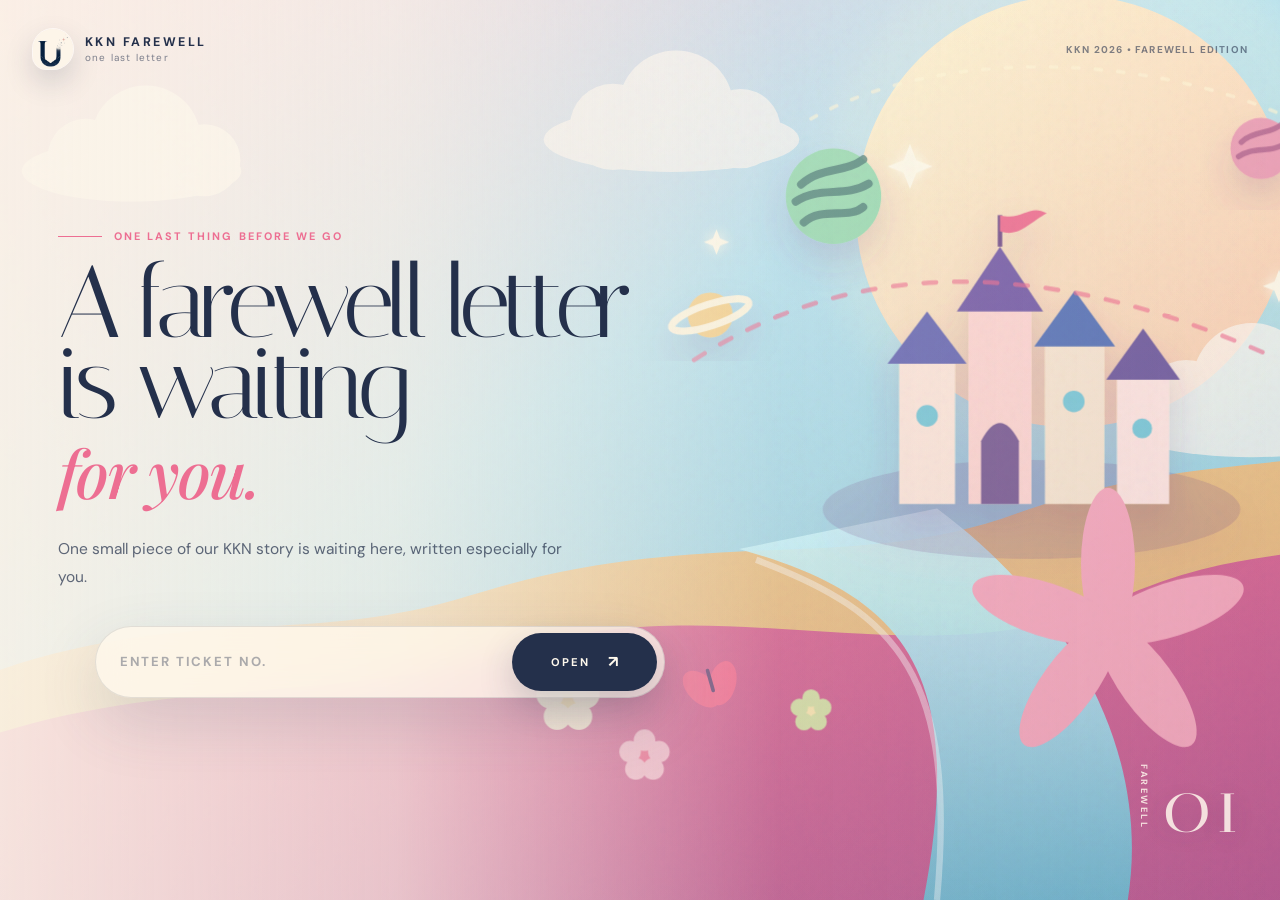
==== commit a6610489: "Add files via upload" ====
--- a/message.html
+++ b/message.html
@@ -39,7 +39,7 @@
       <span class="message-brand-copy"><strong>KKN FAREWELL</strong><small>one last letter</small></span>
     </div>
     <div class="header-actions">
-      <button id="musicToggle" class="music-toggle" type="button" aria-pressed="false" aria-label="Pause background music" title="Background music">
+      <button id="musicToggle" class="music-toggle" type="button" aria-pressed="false" aria-label="Play background music" title="Background music">
         <span class="music-toggle-icon" aria-hidden="true">♪</span>
       </button>
     </div>
@@ -212,16 +212,14 @@
     This farewell letter is personal and cannot be copied.
   </div>
 
-  <audio id="backgroundMusic" preload="metadata" loop>
-    <source src="assets/audio/titik-nadir-karaoke-piano.mp3" type="audio/mpeg" />
-  </audio>
-
   <footer class="message-footer">
     <span id="themeLabel">KKN Farewell</span>
     <span>Made for the memories we shared.</span>
   </footer>
 
+  <audio id="backgroundMusic" src="assets/audio/titik-nadir-soft.mp3" preload="auto" loop playsinline webkit-playsinline></audio>
+
   <script src="js/messages.js?v=20260629-scrollfix3"></script>
-  <script src="js/message.js?v=20260629-scrollfix3"></script>
+  <script src="js/message.js?v=20260818-simplemobileaudio1"></script>
 </body>
 </html>
--- a/css/message-v2.css
+++ b/css/message-v2.css
@@ -2263,42 +2263,28 @@
 
 
 /* =========================================================
-   SUBTLE BACKGROUND MUSIC CONTROL
-   Music starts only after the recipient opens the envelope.
+   SIMPLE MOBILE-SAFE MUSIC CONTROL
+   Audio level is baked into the MP3 itself; no Web Audio API.
    ========================================================= */
 .music-toggle {
   width: 38px;
   height: 38px;
-  display: inline-grid;
+  display: grid;
   place-items: center;
   padding: 0;
-  color: var(--theme-muted, rgba(255,255,255,.72));
-  border: 1px solid color-mix(in srgb, currentColor 22%, transparent);
+  border: 1px solid rgba(255,255,255,.28);
   border-radius: 999px;
-  background: rgba(255,255,255,.10);
-  box-shadow: 0 8px 22px rgba(25,20,30,.08);
-  backdrop-filter: blur(10px);
+  color: currentColor;
+  background: rgba(255,255,255,.12);
+  box-shadow: 0 10px 28px rgba(27,20,33,.12);
+  backdrop-filter: blur(12px);
   cursor: pointer;
-  opacity: .62;
-  transition: opacity .22s ease, transform .22s ease, background .22s ease, color .22s ease;
+  transition: transform .22s ease, background .22s ease, opacity .22s ease;
 }
 .music-toggle:hover,
-.music-toggle:focus-visible {
-  opacity: 1;
-  transform: translateY(-1px);
-  outline: none;
-}
-.music-toggle[aria-pressed="true"] {
-  opacity: .88;
-  color: var(--edition-ink, var(--theme-text));
-  background: color-mix(in srgb, var(--edition-paper, white) 62%, transparent);
-}
-.music-toggle-icon {
-  display: block;
-  font-size: 1rem;
-  line-height: 1;
-  transform: translateY(-1px);
-}
-@media (max-width: 700px) {
-  .music-toggle { width: 34px; height: 34px; }
-}
+.music-toggle:focus-visible { transform: translateY(-1px); background: rgba(255,255,255,.2); }
+.music-toggle[aria-pressed="true"] .music-toggle-icon { animation: music-pulse 1.8s ease-in-out infinite; }
+.music-toggle.needs-tap { box-shadow: 0 0 0 4px rgba(255,255,255,.14), 0 10px 28px rgba(27,20,33,.12); }
+.music-toggle-icon { font-size: 1rem; line-height: 1; }
+@keyframes music-pulse { 0%,100%{transform:scale(1);opacity:.72} 50%{transform:scale(1.14);opacity:1} }
+@media (max-width: 640px) { .music-toggle { width: 36px; height: 36px; } }
